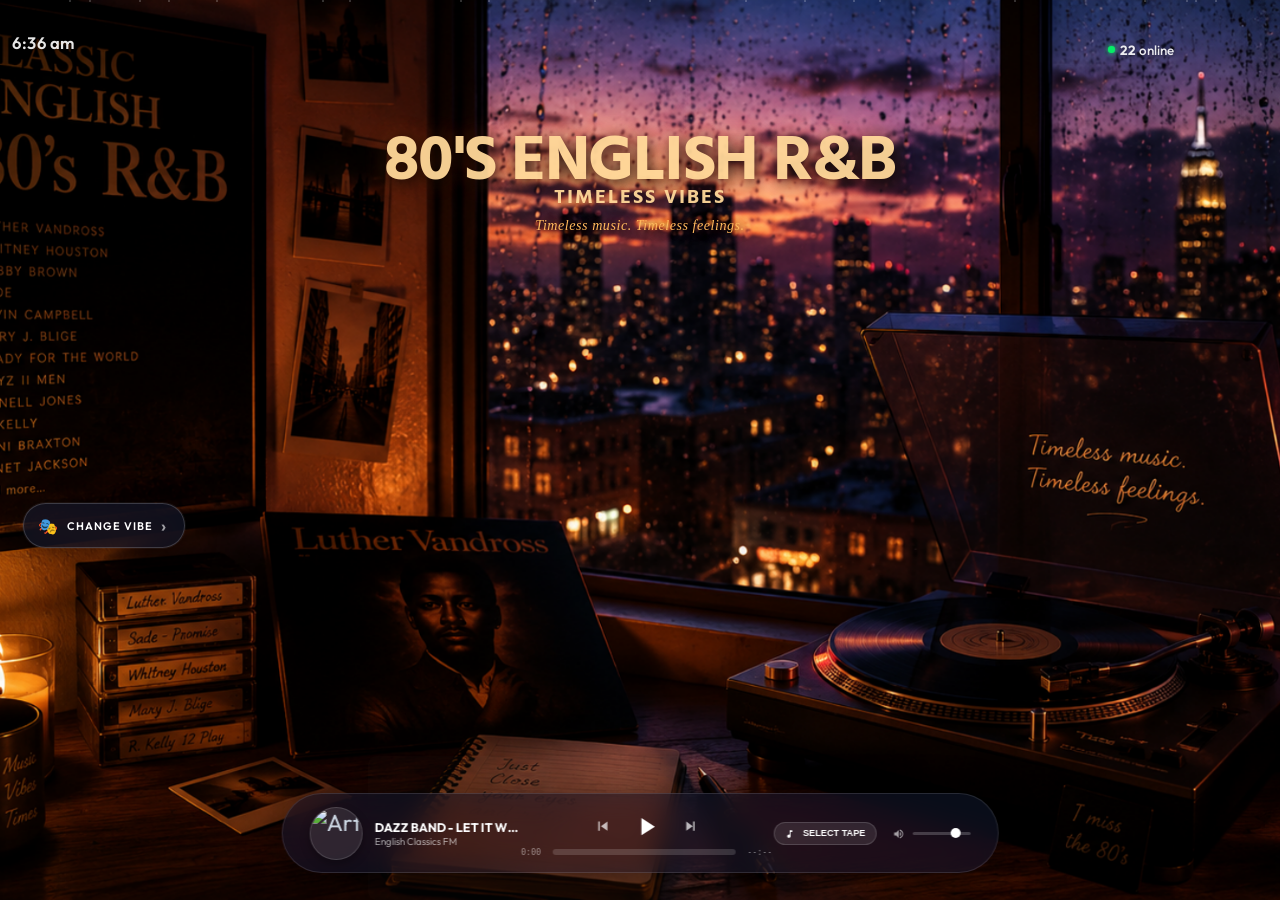
==== releases/v3.0-mobile-interactive/english.html @ 8b94be47 "chore: organize code versions into releases/ subfolders" ====
<!DOCTYPE html>
<html lang="en">
<head>
  <meta charset="UTF-8">
  <meta name="viewport" content="width=device-width, initial-scale=1.0">
  <link rel="icon" type="image/svg+xml" href="/favicon-english.svg">
  <link rel="alternate icon" href="/favicon-english.svg">
  <title>English Classics - Room Seat</title>
  <!-- Google Fonts -->
  <link rel="preconnect" href="https://fonts.googleapis.com">
  <link rel="preconnect" href="https://fonts.gstatic.com" crossorigin>
  <link href="https://fonts.googleapis.com/css2?family=Hind:wght@500;700&family=Outfit:wght@300;400;500;700;900&family=Rozha+One&family=VT323&display=swap" rel="stylesheet">
  <link rel="stylesheet" href="/style.css?v=2.5">
</head>
<body class="theme-day route-english">
  
  <!-- Mobile Portrait Rotation Prompt Overlay -->
  <div class="orientation-overlay" id="orientationOverlay">
    <div class="rotation-icon-wrapper">
      <svg class="rotate-phone-svg" viewBox="0 0 100 100">
        <path d="M30 15 H70 V85 H30 Z" fill="none" stroke="#e2b865" stroke-width="3" stroke-linejoin="round" />
        <circle cx="50" cy="78" r="3" fill="#e2b865" />
        <path d="M50 10 A 35 35 0 0 1 85 45" fill="none" stroke="#e2b865" stroke-width="3" stroke-linecap="round" marker-end="url(#arrow)" />
        <defs>
          <marker id="arrow" viewBox="0 0 10 10" refX="5" refY="5" markerWidth="6" markerHeight="6" orient="auto-start-reverse">
            <path d="M 0 0 L 10 5 L 0 10 z" fill="#e2b865" />
          </marker>
        </defs>
      </svg>
    </div>
    <h2>ROTATE DEVICE / फोन घुमाएं</h2>
    <p>Please rotate your phone to landscape mode for the immersive window seat experience.</p>
    <p class="hindi-p">केबिन के बेहतर और वास्तविक अनुभव के लिए कृपया अपने phone को घुमाएं (लैंडस्केप मोड)।</p>
    <p class="pc-best-tag" style="margin-top: 24px; font-size: 11px; font-weight: 500; opacity: 0.65; letter-spacing: 0.5px;">💻 BEST EXPERIENCED ON LAPTOP/PC // लैपटॉप या कंप्यूटर पर सर्वोत्तम अनुभव</p>
  </div>

  <!-- Immersive Fullscreen Room Viewport -->
  <div class="train-compartment light-on" id="compartment">
    
    <div class="compartment-visuals" id="compartmentVisuals">
      <!-- Ambient mood lighting layers -->
      <div class="ambient-overlay" id="ambientOverlay"></div>
      <div class="spotlight-overlay" id="spotlightOverlay"></div>
      
      <div class="dust-container" id="dustContainer"></div>

      <!-- 1. Window Viewport (Moving scenery - sits behind the canvas cutout) -->
      <div class="window-viewport" id="windowViewport">
        <!-- Sky & Stars -->
        <div class="scenery-sky" id="scenerySky">
          <div class="sun-moon" id="sunMoon"></div>
          <div class="cloud-layer" id="cloudLayer">
            <div class="cloud c1"></div>
            <div class="cloud c2"></div>
          </div>
          <div class="stars-layer" id="starsLayer"></div>
        </div>
        <!-- Parallax Layers -->
        <div class="scenery-layer layer-mountains" id="layerMountains"></div>
        <div class="scenery-layer layer-landscape" id="layerLandscape"></div>
        
        <div class="weather-overlay" id="weatherOverlay"></div>
      </div>

      <!-- 2. Fullscreen Chroma-Key Extracted Cabin Overlay Canvas -->
      <canvas id="cabinCanvas" class="cabin-canvas"></canvas>

      <!-- Floating title on top of canvas for visibility -->
      <div class="window-sky-title" id="windowSkyTitle" style="z-index: 30; pointer-events: none; left: 50%; top: 15%; transform: translate(-50%, 0); text-align: center;">
        <div class="line1" style="font-family: 'Hind', sans-serif;">80's English R&B</div>
        <div class="line2" style="font-family: 'Hind', sans-serif; font-size: 20px; letter-spacing: 2px;">Timeless Vibes</div>
        <div class="line3" style="font-family: 'Hind', sans-serif; font-size: 11px; opacity: 0.8; margin-top: 8px; font-weight: normal; max-width: 320px; line-height: 1.5; text-transform: none; letter-spacing: 0.5px;">
          Timeless music. Timeless feelings.
        </div>
      </div>

      <!-- Real-time clock and online count -->
      <div class="sky-clock" id="skyClock">9:28 am</div>
      <div class="sky-online-counter" id="skyOnlineCounter">
        <span class="pulsing-green-dot"></span>
        <span><strong id="onlineCountNumber">30</strong> online</span>
      </div>

      <!-- Hidden YT Player Container for API Engine -->
      <div id="ytAudioPlayer" style="position: absolute; width: 200px; height: 200px; left: -9999px; top: -9999px; pointer-events: none;"></div>

      <!-- Cutting Chai Glass Hotspot (Positioned on the cottage wooden table) -->
      <div class="prop-chai-hotspot" id="chaiGlass" title="Drink Hot Ginger Chai">
        <div class="tea-steam">
          <span></span><span></span><span></span>
        </div>
      </div>

      <!-- Diary/Notebook Hotspot (Over the notebook on the floor rug) -->
      <div class="prop-diary-hotspot" id="diaryHotspot" title="Read Diary Entry"></div>
    </div>
    <!-- Panel Section -->
    <div class="compartment-panels active-tab-console" id="compartmentPanels">
      
      <!-- Console Switches -->
      <div class="console-switches">
        <div class="glass-switch-item" id="btnLight" title="Toggle Cottage Light">
          <div class="switch-main">
            <div class="switch-meta">
              <span class="switch-title">LIGHT / बिजली</span>
              <span class="switch-desc">Toggle cozy room lights</span>
            </div>
            <div class="glass-toggle active" id="lightToggleIndicator">
              <div class="toggle-nob"></div>
            </div>
          </div>
        </div>

        <div class="glass-switch-item" id="btnWind" title="Toggle Cozy Wind Breeze">
          <div class="switch-main">
            <div class="switch-meta">
              <span class="switch-title">WIND / हवा</span>
              <span class="switch-desc">Whistling highland draft</span>
            </div>
            <div class="glass-toggle" id="windToggleIndicator">
              <div class="toggle-nob"></div>
            </div>
          </div>
        </div>

        <div class="glass-switch-item" id="btnRain" title="Toggle Rain Storm">
          <div class="switch-main">
            <div class="switch-meta">
              <span class="switch-title">RAIN / बारिश</span>
              <span class="switch-desc">Soft rain patter on window</span>
            </div>
            <div class="glass-toggle" id="rainToggleIndicator">
              <div class="toggle-nob"></div>
            </div>
          </div>
        </div>

        <div class="glass-switch-item" id="btnFullscreen" title="Toggle Full Screen Mode">
          <div class="switch-main">
            <div class="switch-meta">
              <span class="switch-title">FULL SCREEN / पूर्ण स्क्रीन</span>
              <span class="switch-desc">Maximize cottage window</span>
            </div>
            <div class="glass-toggle" id="fullscreenToggleIndicator">
              <div class="toggle-nob"></div>
            </div>
          </div>
        </div>
      </div>

      <!-- Floating Theme Explorer Widget -->
      <div class="theme-explorer-widget" id="themeExplorer">
        <button class="theme-explorer-trigger" id="themeExplorerTrigger">
          <span class="theme-explorer-icon">&#127917;</span>
          <span class="theme-explorer-label">Change Vibe</span>
          <span class="theme-explorer-arrow">&#x203a;</span>
        </button>
        <div class="theme-explorer-panel" id="themeExplorerPanel">
          <div class="theme-explorer-header">
            <span>&#10022; Other Vibes</span>
            <button class="theme-explorer-close" id="themeExplorerClose">&times;</button>
          </div>
          <a href="/" class="theme-card theme-card-train">
            <div class="theme-card-glow"></div>
            <div class="theme-card-icon">&#128642;</div>
            <div class="theme-card-info">
              <div class="theme-card-name">CLASSIC TRAIN</div>
              <div class="theme-card-desc">Hindi classics &middot; Retro sleeper coach</div>
            </div>
            <div class="theme-card-arrow">&rarr;</div>
          </a>
          <a href="/punjab" class="theme-card theme-card-punjab">
            <div class="theme-card-glow"></div>
            <div class="theme-card-icon">&#127806;</div>
            <div class="theme-card-info">
              <div class="theme-card-name">SAD PUNJABI</div>
              <div class="theme-card-desc">Sada-e-Hijr &middot; Sufi folk classics</div>
            </div>
            <div class="theme-card-arrow">&rarr;</div>
          </a>
          <a href="/jammu" class="theme-card theme-card-jammu">
            <div class="theme-card-glow"></div>
            <div class="theme-card-icon">&#127956;</div>
            <div class="theme-card-info">
              <div class="theme-card-name">JAMMU (DOGRI)</div>
              <div class="theme-card-desc">Valley folk &middot; Mountain vibes</div>
            </div>
            <div class="theme-card-arrow">&rarr;</div>
          </a>
        </div>
      </div>
    </div>

        <!-- SPOTIFY-STYLE MUSIC PLAYER BAR -->
    <div class="spotify-glass-player" id="spotifyPlayer">
      <div class="player-left-col">
        <div class="album-art-container">
          <div class="album-art" id="playerAlbumArt"></div>
        </div>
        <div class="song-meta">
          <span class="song-title" id="playerSongTitle">Loading...</span>
          <span class="song-artist" id="playerSongArtist">English Classics FM</span>
        </div>
      </div>
      
      <div class="player-center-col">
        <div class="player-controls">
          <button class="control-btn-icon" id="btnPrev" title="Previous Tape">
            <svg viewBox="0 0 24 24" fill="currentColor" style="width: 1.1em; height: 1.1em; vertical-align: middle;"><path d="M6 6h2v12H6zm3.5 6l8.5 6V6z"/></svg>
          </button>
          <button class="control-btn-icon main-play" id="btnPlayPause" title="Play">
            <svg viewBox="0 0 24 24" fill="currentColor" style="width: 1.1em; height: 1.1em; vertical-align: middle;"><path d="M8 5v14l11-7z"/></svg>
          </button>
          <button class="control-btn-icon" id="btnNext" title="Next Tape">
            <svg viewBox="0 0 24 24" fill="currentColor" style="width: 1.1em; height: 1.1em; vertical-align: middle;"><path d="M6 18l8.5-6L6 6zm9-12v12h2V6z"/></svg>
          </button>
        </div>
        <div class="progress-container">
          <span class="time-elapsed" id="timeElapsed">0:00</span>
          <div class="progress-bar-bg" id="progressBarBg">
            <div class="progress-bar-fill" id="progressBarFill"></div>
          </div>
          <span class="time-total" id="timeTotal">--:--</span>
        </div>
      </div>
      
      <div class="player-right-col">
        <button class="playlist-pill-btn" id="btnPlaylistSelect">
          <svg viewBox="0 0 24 24" fill="currentColor" style="width: 1.1em; height: 1.1em; margin-right: 6px; vertical-align: middle;"><path d="M12 3v10.55c-.59-.34-1.27-.55-2-.55-2.21 0-4 1.79-4 4s1.79 4 4 4 4-1.79 4-4V7h4V3h-6z"/></svg> SELECT TAPE
        </button>
        
        <div class="volume-slider-container">
          <span class="vol-icon" id="volIcon">
            <svg viewBox="0 0 24 24" fill="currentColor" style="width: 1.2em; height: 1.2em; vertical-align: middle;"><path d="M3 9v6h4l5 5V4L7 9H3zm13.5 3c0-1.77-1.02-3.29-2.5-4.03v8.05c1.48-.73 2.5-2.25 2.5-4.02zM14 3.23v2.06c2.89.86 5 3.54 5 6.71s-2.11 5.85-5 6.71v2.06c4.01-.91 7-4.49 7-8.77s-2.99-7.86-7-8.77z"/></svg>
          </span>
          <input type="range" id="spotifyVolumeSlider" min="0" max="100" value="80" class="vol-range">
        </div>
      </div>

      <!-- Glassmorphic playlist dropdown menu -->
      <div class="glass-playlist-menu" id="playlistMenu">
        <div class="playlist-menu-header">
          <span>SELECT TAPE / टेप चुनें</span>
          <button class="close-menu" id="closePlaylistMenu">&times;</button>
        </div>
        <div id="dynamicMenuItems" style="display: flex; flex-direction: column; max-height: 380px; overflow-y: auto; scrollbar-width: thin;">
          <!-- Dynamically populated via JS -->
        </div>
      </div>
    </div>

    <!-- Diary Zoom Modal -->
  <div class="diary-zoom-card" id="diaryZoomCard">
    <button class="diary-close" id="closeDiary">&times;</button>
    <h2 style="margin-top: 0; color: #5c4033; font-family: 'Rozha One', serif; font-size: 26px; border-bottom: 2px dashed rgba(92,64,51,0.2); padding-bottom: 8px;">80's English R&B <span style="font-size:16px; font-weight:normal; display:block; color:#8b795e; margin-top:4px;">(Timeless Vibes)</span></h2>
    <p style="font-family: 'Hind', sans-serif; font-size: 14px; line-height: 1.6; color: #4a3b32; margin-top: 15px;">
      A cozy rainy evening in the city, the warm glow of a lava lamp, and the smooth, soulful melodies of 80's R&B playing on vinyl.
    </p>
    <div class="diary-poetry" style="font-style: italic; font-size: 16px; line-height: 1.6; margin-top: 15px; border-left: 3px solid #8b795e; padding-left: 12px; font-family: 'Hind', sans-serif; color: #5c4033;">
      "Just close your eyes and relax...<br>
      Timeless music. Timeless feelings."
    </div>
  </div>

  <script src="/english.js?v=1.0"></script>
</body>
</html>
---- style.css ----
/* ==========================================================================
   SLEEPER CLASS - HAND-DRAWN IMMERSIVE INTEGRATED ART SYSTEM
   ========================================================================== */

:root {
  --font-ui: 'Outfit', sans-serif;
  --font-digital: 'VT323', monospace;
  --font-hindi: 'Rozha One', serif;
  
  /* Cel-Shaded Style Tokens */
  --accent-gold: #f39c12;
  
  --border-thick: 3.5px solid #111;
  --shadow-flat: 6px 6px 0px #000;
  --shadow-flat-small: 3px 3px 0px #000;
  
  /* Dynamic values mapped by JS */
  --train-speed-factor: 1;
  --needle-l-rot: -45deg;
  --needle-r-rot: -45deg;
}

* {
  box-sizing: border-box;
  margin: 0;
  padding: 0;
  user-select: none;
}

html, body {
  position: fixed;
  overflow: hidden;
  height: 100%;
  width: 100%;
  margin: 0;
  padding: 0;
  overscroll-behavior: none;
}

body {
  font-family: var(--font-ui);
  background-color: #0c0f12;
  color: #cbd5e1;
}

/* Fullscreen Compartment Wrapper */
.train-compartment {
  position: relative;
  width: 100vw;
  height: 100vh;
  background-color: #0c1216;
  overflow: hidden;
}

/* Desktop default wrappers */
.compartment-visuals {
  position: absolute;
  top: 0;
  left: 0;
  width: 100%;
  height: 100%;
}
.compartment-panels {
  position: absolute;
  top: 0;
  left: 0;
  width: 100%;
  height: 100%;
  pointer-events: none;
}
.compartment-panels > * {
  pointer-events: auto; /* restore clicks for child panels */
}

/* Fullscreen Canvas overlay */
.cabin-canvas {
  position: absolute;
  top: 0;
  left: 0;
  width: 100%;
  height: 100%;
  object-fit: cover;
  z-index: 10;
  pointer-events: none; 
}

/* Window viewport sits behind the canvas cutout */
.window-viewport {
  position: absolute;
  background: #010204;
  overflow: hidden;
  z-index: 1;
  touch-action: none;
  user-select: none;
}

/* Ambient mood lighting overlays */
.ambient-overlay {
  position: absolute;
  top: 0;
  left: 0;
  width: 100%;
  height: 100%;
  pointer-events: none;
  z-index: 40;
  transition: background 2s cubic-bezier(0.25, 0.8, 0.25, 1);
}

.theme-morning .ambient-overlay { background: rgba(255, 235, 180, 0.08); mix-blend-mode: color-burn; }
.theme-day .ambient-overlay { background: rgba(0, 0, 0, 0); }
.theme-sunset .ambient-overlay { background: rgba(243, 104, 33, 0.14); mix-blend-mode: color-burn; }
.theme-night .ambient-overlay { background: rgba(4, 7, 18, 0.75); mix-blend-mode: multiply; }

.spotlight-overlay {
  position: absolute;
  top: 0;
  left: 0;
  width: 100%;
  height: 100%;
  pointer-events: none;
  z-index: 41;
  opacity: 0;
  transition: opacity 0.8s ease;
}
.light-on.theme-night .spotlight-overlay {
  opacity: 1;
  background: radial-gradient(circle at 10% 12%, rgba(255, 215, 120, 0.42) 0%, rgba(255, 160, 60, 0.12) 40%, rgba(0,0,0,0) 75%);
}

.dust-container { position: absolute; top:0; left:0; width:100%; height:100%; pointer-events:none; z-index:42; opacity:0; }
.light-on .dust-container { opacity: 0.25; }
.dust-particle { position: absolute; width: 2px; height: 2px; background: #fff; border-radius: 50%; animation: floatDust 12s linear infinite; }
@keyframes floatDust {
  0% { transform: translateY(105vh) translateX(0) scale(0.5); opacity: 0; }
  50% { opacity: 0.8; }
  100% { transform: translateY(-5vh) translateX(60px) scale(1.2); opacity: 0; }
}

/* ==========================================================================
   SCENERY & WEATHER LAYERS (Inside the Window)
   ========================================================================== */
.scenery-sky { position: absolute; top: 0; left: 0; width: 100%; height: 75%; transition: background 2s; z-index: 1; }
.theme-morning .scenery-sky { background: linear-gradient(to bottom, #2b4f76, #5d8aa8, #dcb3a6, #fce5cd); }
.theme-day .scenery-sky { background: linear-gradient(to bottom, #1d3c65, #427ca3, #a2d6db, #f7f9f5); }
.theme-sunset .scenery-sky { background: linear-gradient(to bottom, #a30e0e, #c0392b, #d35400, #f39c12); }
.theme-night .scenery-sky { background: linear-gradient(to bottom, #010204, #0b111e, #131d33); }

.sun-moon { width: 48px; height: 48px; border-radius: 50%; position: absolute; transition: all 2s; }
.theme-morning .sun-moon { background: #ffe3a8; top: 32%; right: 18%; box-shadow: 0 0 35px rgba(255, 227, 168, 0.75); }
.theme-day .sun-moon { background: #fff6d1; top: 12%; right: 15%; box-shadow: 0 0 30px rgba(255, 246, 209, 0.8); }
.theme-sunset .sun-moon { background: #e67e22; top: 38%; right: 20%; box-shadow: 0 0 45px rgba(230, 126, 34, 0.9); }
.theme-night .sun-moon { background: #fdfdfd; top: 15%; right: 18%; box-shadow: 0 0 20px rgba(255, 255, 255, 0.4); }

.cloud-layer { position: absolute; top:0; left:0; width:100%; height:100%; }
.cloud { position: absolute; background: rgba(255, 255, 255, 0.08); border-radius: 100px; }
.cloud.c1 { width: 100px; height: 26px; top: 18%; left: 10%; animation: drift 70s linear infinite; }
.cloud.c2 { width: 150px; height: 32px; top: 10%; left: 60%; animation: drift 95s linear infinite; }
@keyframes drift {
  from { transform: translateX(100vw); }
  to { transform: translateX(-200px); }
}

.stars-layer {
  position: absolute; top: 0; left: 0; width: 100%; height: 100%; opacity: 0; transition: opacity 2s;
  background-image: 
    radial-gradient(1px 1px at 30px 25px, #fff, rgba(0,0,0,0)),
    radial-gradient(1.5px 1.5px at 150px 60px, #fff, rgba(0,0,0,0)),
    radial-gradient(1px 1px at 280px 15px, #fff, rgba(0,0,0,0)),
    radial-gradient(2px 2px at 450px 90px, #fff, rgba(0,0,0,0));
  animation: twinkle 4s infinite ease-in-out;
}
.theme-night .stars-layer { opacity: 0.8; }
@keyframes twinkle {
  0%, 100% { opacity: 0.35; }
  50% { opacity: 0.85; }
}

.scenery-layer { position: absolute; top: 0; left: 0; width: 200%; height: 100%; pointer-events: none; background-size: 50% 100%; background-repeat: repeat-x; }

/* Distant Watercolor Parallax Hills */
.theme-morning .layer-mountains {
  background-image: url("data:image/svg+xml,%3Csvg xmlns='http://www.w3.org/2000/svg' viewBox='0 0 1000 300' preserveAspectRatio='none'%3E%3Cpath d='M0 300 L0 180 Q150 110 320 200 T640 160 T960 210 L1000 200 L1000 300 Z' fill='%232c3e50' opacity='0.5'/%3E%3Cpath d='M0 300 L0 210 Q200 150 400 220 T800 190 T1000 230 L1000 300 Z' fill='%231a252f' opacity='0.8'/%3E%3C/svg%3E");
}
.theme-day .layer-mountains {
  background-image: url("data:image/svg+xml,%3Csvg xmlns='http://www.w3.org/2000/svg' viewBox='0 0 1000 300' preserveAspectRatio='none'%3E%3Cpath d='M0 300 L0 180 Q150 110 320 200 T640 160 T960 210 L1000 200 L1000 300 Z' fill='%233a596e' opacity='0.45'/%3E%3Cpath d='M0 300 L0 210 Q200 150 400 220 T800 190 T1000 230 L1000 300 Z' fill='%232a4454' opacity='0.75'/%3E%3C/svg%3E");
}
.theme-sunset .layer-mountains {
  background-image: url("data:image/svg+xml,%3Csvg xmlns='http://www.w3.org/2000/svg' viewBox='0 0 1000 300' preserveAspectRatio='none'%3E%3Cpath d='M0 300 L0 180 Q150 110 320 200 T640 160 T960 210 L1000 200 L1000 300 Z' fill='%23581f18' opacity='0.5'/%3E%3Cpath d='M0 300 L0 210 Q200 150 400 220 T800 190 T1000 230 L1000 300 Z' fill='%23421510' opacity='0.8'/%3E%3C/svg%3E");
}
.theme-night .layer-mountains {
  background-image: url("data:image/svg+xml,%3Csvg xmlns='http://www.w3.org/2000/svg' viewBox='0 0 1000 300' preserveAspectRatio='none'%3E%3Cpath d='M0 300 L0 180 Q150 110 320 200 T640 160 T960 210 L1000 200 L1000 300 Z' fill='%230b1219' opacity='0.65'/%3E%3Cpath d='M0 300 L0 210 Q200 150 400 220 T800 190 T1000 230 L1000 300 Z' fill='%2305080c' opacity='0.9'/%3E%3C/svg%3E");
}
.layer-mountains {
  z-index: 2; bottom: 0;
}

/* Midground Detailed Indian Village Landscape Silhouettes */
.theme-morning .layer-landscape {
  background-image: url("data:image/svg+xml,%3Csvg xmlns='http://www.w3.org/2000/svg' viewBox='0 0 1000 300' preserveAspectRatio='none'%3E%3Cpath d='M0 300 L0 260 Q120 250 260 265 T500 255 T750 262 T1000 258 L1000 300 Z' fill='%231e2d2b'/%3E%3Cpath d='M100,260 Q95,210 80,160 L84,160 Q99,210 104,260 Z' fill='%23131e1c'/%3E%3Cpath d='M82,160 Q70,140 50,155 Q68,162 82,160 M82,160 Q75,130 85,125 Q88,145 82,160 M82,160 Q95,130 105,135 Q95,150 82,160 M82,160 Q100,150 115,165 Q98,165 82,160' fill='%23131e1c'/%3E%3Crect x='340' y='238' width='45' height='26' fill='%23261a15' stroke='%23131e1c' stroke-width='1.5'/%3E%3Cpolygon points='330,238 362,212 395,238' fill='%235c3420' stroke='%23131e1c' stroke-width='1.5'/%3E%3Crect x='360' y='246' width='9' height='18' fill='%23000'/%3E%3Ccircle cx='348' cy='246' r='3.5' fill='%23f1c40f'/%3E%3Cpath d='M620,262 L620,205 Q635,175 640,135 L642,135 Q647,175 662,205 L662,262 Z' fill='%23131e1c'/%3E%3Cpolygon points='641,135 656,141 641,148' fill='%23d35400'/%3E%3Ccircle cx='850' cy='250' r='18' fill='%23131e1c'/%3E%3Crect x='847' y='250' width='6' height='40' fill='%23131e1c'/%3E%3C/svg%3E");
}
.theme-day .layer-landscape {
  background-image: url("data:image/svg+xml,%3Csvg xmlns='http://www.w3.org/2000/svg' viewBox='0 0 1000 300' preserveAspectRatio='none'%3E%3Cpath d='M0 300 L0 260 Q120 250 260 265 T500 255 T750 262 T1000 258 L1000 300 Z' fill='%231b2e27'/%3E%3Cpath d='M100,260 Q95,210 80,160 L84,160 Q99,210 104,260 Z' fill='%2312211c'/%3E%3Cpath d='M82,160 Q70,140 50,155 Q68,162 82,160 M82,160 Q75,130 85,125 Q88,145 82,160 M82,160 Q95,130 105,135 Q95,150 82,160 M82,160 Q100,150 115,165 Q98,165 82,160' fill='%2312211c'/%3E%3Crect x='340' y='238' width='45' height='26' fill='%232a1e16' stroke='%2312211c' stroke-width='1.5'/%3E%3Cpolygon points='330,238 362,212 395,238' fill='%23663a23' stroke='%2312211c' stroke-width='1.5'/%3E%3Crect x='360' y='246' width='9' height='18' fill='%23000'/%3E%3Ccircle cx='348' cy='246' r='3.5' fill='%23e67e22'/%3E%3Cpath d='M620,262 L620,205 Q635,175 640,135 L642,135 Q647,175 662,205 L662,262 Z' fill='%2312211c'/%3E%3Cpolygon points='641,135 656,141 641,148' fill='%23d35400'/%3E%3Ccircle cx='850' cy='250' r='18' fill='%2312211c'/%3E%3Crect x='847' y='250' width='6' height='40' fill='%2312211c'/%3E%3C/svg%3E");
}
.theme-sunset .layer-landscape {
  background-image: url("data:image/svg+xml,%3Csvg xmlns='http://www.w3.org/2000/svg' viewBox='0 0 1000 300' preserveAspectRatio='none'%3E%3Cpath d='M0 300 L0 260 Q120 250 260 265 T500 255 T750 262 T1000 258 L1000 300 Z' fill='%232b120d'/%3E%3Cpath d='M100,260 Q95,210 80,160 L84,160 Q99,210 104,260 Z' fill='%231c0a07'/%3E%3Cpath d='M82,160 Q70,140 50,155 Q68,162 82,160 M82,160 Q75,130 85,125 Q88,145 82,160 M82,160 Q95,130 105,135 Q95,150 82,160 M82,160 Q100,150 115,165 Q98,165 82,160' fill='%231c0a07'/%3E%3Crect x='340' y='238' width='45' height='26' fill='%231f0f0a' stroke='%231c0a07' stroke-width='1.5'/%3E%3Cpolygon points='330,238 362,212 395,238' fill='%23472016' stroke='%231c0a07' stroke-width='1.5'/%3E%3Crect x='360' y='246' width='9' height='18' fill='%23000'/%3E%3Ccircle cx='348' cy='246' r='3.5' fill='%23f1c40f'/%3E%3Cpath d='M620,262 L620,205 Q635,175 640,135 L642,135 Q647,175 662,205 L662,262 Z' fill='%231c0a07'/%3E%3Cpolygon points='641,135 656,141 641,148' fill='%23e74c3c'/%3E%3Ccircle cx='850' cy='250' r='18' fill='%231c0a07'/%3E%3Crect x='847' y='250' width='6' height='40' fill='%231c0a07'/%3E%3C/svg%3E");
}
.theme-night .layer-landscape {
  background-image: url("data:image/svg+xml,%3Csvg xmlns='http://www.w3.org/2000/svg' viewBox='0 0 1000 300' preserveAspectRatio='none'%3E%3Cpath d='M0 300 L0 260 Q120 250 260 265 T500 255 T750 262 T1000 258 L1000 300 Z' fill='%2303060a'/%3E%3Cpath d='M100,260 Q95,210 80,160 L84,160 Q99,210 104,260 Z' fill='%23010305'/%3E%3Cpath d='M82,160 Q70,140 50,155 Q68,162 82,160 M82,160 Q75,130 85,125 Q88,145 82,160 M82,160 Q95,130 105,135 Q95,150 82,160 M82,160 Q100,150 115,165 Q98,165 82,160' fill='%23010305'/%3E%3Crect x='340' y='238' width='45' height='26' fill='%23020508' stroke='%23000' stroke-width='1.5'/%3E%3Cpolygon points='330,238 362,212 395,238' fill='%23010305' stroke='%23000' stroke-width='1.5'/%3E%3Crect x='360' y='246' width='9' height='18' fill='%23000'/%3E%3Ccircle cx='348' cy='246' r='3.5' fill='%23f39c12' filter='drop-shadow%280 0 3px %23f1c40f%29'/%3E%3Cpath d='M620,262 L620,205 Q635,175 640,135 L642,135 Q647,175 662,205 L662,262 Z' fill='%23010305'/%3E%3Ccircle cx='850' cy='250' r='18' fill='%23010305'/%3E%3Crect x='847' y='250' width='6' height='40' fill='%23010305'/%3E%3C/svg%3E");
}
.layer-landscape {
  z-index: 3; bottom: 0;
}

.layer-telegraph { z-index: 4; }
.wire-container { position: absolute; top: 15px; left: 0; width: 100%; height: 100px; }
.wire-svg { width: 100%; height: 100%; }
.pole { position: absolute; bottom: 0; width: 6px; height: 160px; background: #030508; border-radius: 4px; }
.pole.p1 { left: 15%; } .pole.p2 { left: 55%; } .pole.p3 { left: 95%; }
.crossbar { position: absolute; top: 25px; left: -15px; width: 36px; height: 5px; background: #111; }

.layer-foreground {
  background-image: url("data:image/svg+xml,%3Csvg xmlns='http://www.w3.org/2000/svg' viewBox='0 0 1000 300' preserveAspectRatio='none'%3E%3Cpath d='M0 300 Q40 280 100 290 T200 285 T400 292 T600 280 T800 295 T1000 288 L1000 300 Z' fill='%2304080a'/%3E%3C/svg%3E");
  z-index: 5; bottom: 0;
}

.weather-overlay {
  position: absolute; top: 0; left: 0; width: 100%; height: 100%; z-index: 7; opacity: 0;
  background-image: 
    linear-gradient(rgba(255, 255, 255, 0.0) 85%, rgba(255, 255, 255, 0.38) 95%, rgba(255,255,255,0) 100%),
    linear-gradient(to right, transparent 50%, rgba(255,255,255,0.18) 51%, transparent 52%);
  background-size: 24px 240px, 80px 100px; pointer-events: none; transition: opacity 1.2s ease;
}
.rain-on .weather-overlay { opacity: 1; animation: dynamicRain 0.22s linear infinite; }
@keyframes dynamicRain {
  0% { background-position: 0px 0px, 0px 0px; }
  100% { background-position: -30px 240px, -45px 100px; }
}

/* Shutters inside Window Viewport */
.shutter { position: absolute; left: 0; width: 100%; height: 100%; z-index: 7; transform: translateY(-76%); border-bottom: var(--border-thick); box-shadow: 0 8px 16px rgba(0,0,0,0.8); overflow: hidden; }
.glass-shutter { background: linear-gradient(to bottom, rgba(132, 219, 254, 0.05), rgba(99, 194, 254, 0.15)); backdrop-filter: blur(0.5px); }
.glass-glare { width: 100%; height: 100%; background: linear-gradient(135deg, rgba(255,255,255,0.15) 0%, rgba(255,255,255,0) 40%, rgba(255,255,255,0.05) 43%, rgba(255,255,255,0) 100%); }
.metal-shutter { background: repeating-linear-gradient(to bottom, #374148 0px, #374148 10px, #1a2024 10px, #1a2024 13px); z-index: 8; }

.shutter-handle {
  position: absolute; bottom: 0; left: 0; width: 100%; height: 26px;
  background: linear-gradient(to bottom, #eae4cf, #bdae8c); border-top: var(--border-thick); border-bottom: none;
  cursor: ns-resize; display: flex; align-items: center; justify-content: center; pointer-events: auto;
  touch-action: none;
  user-select: none;
}
.handle-grip { width: 60px; height: 6px; background: #111; border-radius: 3px; z-index: 2; }
.handle-latches { position: absolute; bottom: 2px; width: 100%; display: flex; justify-content: space-between; padding: 0 10px; box-sizing: border-box; pointer-events: none; }
.handle-latches span { width: 12px; height: 6px; background: #e74c3c; border: 1.5px solid #111; border-radius: 1px; }

/* ==========================================================================
   DYNAMIC INTERACTIVE COMPARTMENT OVERLAYS (Positioned by JS)
   ========================================================================== */

/* Spinning Fan Blades (Centered over illustrated fan) */
.fan-blades-overlay {
  position: absolute;
  z-index: 12;
  transform-origin: center center;
  pointer-events: none;
  filter: blur(var(--fan-blur, 0px)); /* Hardware-accelerated motion blur filter */
  will-change: transform, filter;
  transform: rotateX(41deg) rotate(0deg); /* Tilt in 3D matching the ceiling on page load */
}
.fan-blades-overlay .blade {
  position: absolute;
  top: 50%;
  left: 50%;
  width: 50%;
  height: 24px; /* Substantial, wider lofi blade proportions */
  background: linear-gradient(to right, #455056, #21292d);
  border: 1.5px solid #141a1c;
  /* Classic curved leaf-blade shape tapering at center and widening toward outer edges */
  border-radius: 30% 70% 70% 30% / 50% 50% 50% 50%;
  transform-origin: left center;
  box-shadow: 0 4px 6px rgba(0,0,0,0.3); /* Integrated soft depth drop shadow */
}
.fan-blades-overlay .blade.b1 { transform: translateY(-50%) rotate(0deg); }
.fan-blades-overlay .blade.b2 { transform: translateY(-50%) rotate(120deg); }
.fan-blades-overlay .blade.b3 { transform: translateY(-50%) rotate(240deg); }

.fan-hub {
  position: absolute;
  top: 50%;
  left: 50%;
  transform: translate(-50%, -50%);
  width: 22px;
  height: 22px;
  background: radial-gradient(circle, #8c7e62 0%, #3e3321 100%); /* Old brass/metal rivet center */
  border: 2.5px solid #1a140d;
  border-radius: 50%;
  box-shadow: 0 2px 4px rgba(0,0,0,0.4);
  z-index: 5;
}

/* Emergency Chain Box and visible pull handle */
.emergency-chain-box {
  background: transparent;
  border: none;
  z-index: 14; /* renders above window viewport */
}
.chain-instructions { display: none; } 
.chain-pull-mechanism {
  width: 100%;
  height: 100%;
  cursor: pointer;
  transform-origin: top center;
  transition: transform 0.4s cubic-bezier(0.25, 0.8, 0.25, 1);
}
.chain-pull-mechanism.pulled {
  transform: translateY(22px);
  transition: transform 0.1s ease-out;
}
.chain-wire-svg {
  width: 100%;
  height: 100%;
  opacity: 1;
} 
.chain-line {
  stroke: #7f8c8d;
  stroke-width: 3.5px;
  stroke-linecap: round;
  stroke-dasharray: 2, 5; /* silver chain link pattern */
}
.chain-handle-ring {
  fill: none;
  stroke: #c0392b;
  stroke-width: 5px;
  transition: stroke 0.2s;
}
.chain-handle-ring:hover {
  stroke: #e74c3c;
}
.chain-notice {
  position: absolute;
  top: 10px;
  right: -58px;
  background: #c0392b;
  color: #fff;
  border: 1.5px solid #fff;
  font-family: 'Outfit', sans-serif;
  font-size: calc(6.5px * var(--cabin-scale, 1));
  font-weight: 700;
  line-height: 1.2;
  padding: 2px 4px;
  border-radius: 2px;
  text-align: center;
  box-shadow: 0 2px 6px rgba(0,0,0,0.3);
  display: flex;
  flex-direction: column;
  pointer-events: none;
  z-index: 15;
  text-transform: uppercase;
  white-space: nowrap;
} 

/* Vintage Poster Frame */
.vintage-frame {
  position: absolute;
  border: 5px solid #1c110a;
  background: #111;
  box-shadow: var(--shadow-flat);
  border-radius: 2px;
  z-index: 12;
}
.frame-glass { width: 100%; height: 100%; overflow: hidden; border: 2px solid #000; }
.framed-poster { width: 100%; height: 100%; object-fit: cover; filter: sepia(0.2) contrast(1.1) brightness(0.85); }

/* Newspaper Hotspot overlaying illustrated newspaper */
.prop-newspaper-hotspot {
  position: absolute;
  cursor: pointer;
  z-index: 20;
  border-radius: 4px;
  transition: outline 0.15s;
}
.prop-newspaper-hotspot:hover {
  outline: 2.5px dashed rgba(27, 45, 55, 0.4);
}

/* Chai Glass Hotspot overlaying illustrated cup */
.prop-chai-hotspot {
  position: absolute;
  cursor: pointer;
  z-index: 20;
}
.tea-steam { position: absolute; top: -14px; left: 50%; transform: translateX(-50%); display: flex; gap: 2.5px; }
.tea-steam span { display: block; width: 1.5px; height: 10px; background: rgba(255, 255, 255, 0.45); border-radius: 50%; animation: risingSteam 2s infinite linear; opacity: 0; }
.tea-steam span:nth-child(1) { animation-delay: 0.1s; }
.tea-steam span:nth-child(2) { animation-delay: 0.7s; }
.tea-steam span:nth-child(3) { animation-delay: 1.3s; }

/* Clamped Ticket Hotspot */
.clamped-ticket-hotspot {
  position: absolute;
  cursor: pointer;
  z-index: 20;
  border-radius: 4px;
  transition: outline 0.15s;
}
.clamped-ticket-hotspot:hover {
  outline: 2.5px dashed rgba(27, 45, 55, 0.4);
}

/* Zoomed-in Ticket View overlay */
.ticket-zoom-card {
  position: fixed;
  top: 50%;
  left: 50%;
  transform: translate(-50%, -50%) scale(0.8);
  width: 320px;
  background: #fbf6df;
  border: var(--border-thick);
  border-radius: 8px;
  box-shadow: 0 15px 40px rgba(0,0,0,0.85), var(--shadow-flat);
  padding: 14px;
  opacity: 0;
  pointer-events: none;
  transition: all 0.25s cubic-bezier(0.175, 0.885, 0.32, 1.275);
  z-index: 90;
  color: #111;
}
.clamped-ticket-hotspot.zoomed .ticket-zoom-card {
  opacity: 1;
  pointer-events: auto;
  transform: translate(-50%, -50%) scale(1.0);
}
.ticket-header-logo { font-size: 0.65rem; font-weight: 900; text-align: center; border-bottom: 2.5px dashed #111; padding-bottom: 6px; }
.ticket-grid { display: grid; grid-template-columns: 1fr 1fr; gap: 8px; margin-top: 10px; font-family: monospace; }
.t-cell small { display: block; font-size: 0.55rem; color: #555; font-weight: bold; }
.t-cell strong { font-size: 0.75rem; color: #000; font-weight: 900; }
.ticket-barcode { font-size: 1rem; text-align: center; margin-top: 12px; font-weight: bold; letter-spacing: 2px; }
.click-to-close { display: block; font-size: 0.45rem; text-align: center; margin-top: 10px; color: #888; font-weight: bold; }

/* ==========================================================================
   BPL Stereo-90 Cassette Player (Transparent table hotspot)
   ========================================================================== */
.bpl-tape-deck-hitbox {
  position: absolute;
  z-index: 15;
  background: transparent;
  border: none;
  cursor: pointer;
  transition: outline 0.15s;
}
.bpl-tape-deck-hitbox:hover {
  outline: 2px dashed rgba(255, 255, 255, 0.25);
  border-radius: 6px;
}

/* ==========================================================================
   SPOTIFY-STYLE GLASSMORPHIC MUSIC PLAYER BAR (Floats elegantly at bottom)
   ========================================================================== */
.spotify-glass-player {
  position: fixed;
  bottom: calc(24px * var(--cabin-scale, 1));
  left: 50%;
  transform: translateX(-50%);
  width: 90%;
  max-width: min(95%, calc(860px * var(--cabin-scale, 1)));
  height: calc(72px * var(--cabin-scale, 1));
  background: rgba(15, 23, 42, 0.45);
  backdrop-filter: blur(14px) saturate(180%);
  -webkit-backdrop-filter: blur(14px) saturate(180%);
  border: 1px solid rgba(255, 255, 255, 0.12);
  border-radius: calc(36px * var(--cabin-scale, 1));
  box-shadow: 0 10px 40px rgba(0, 0, 0, 0.5);
  display: flex;
  align-items: center;
  justify-content: space-between;
  padding: 0 calc(24px * var(--cabin-scale, 1));
  z-index: 80;
  box-sizing: border-box;
}

.player-left-col {
  display: flex;
  align-items: center;
  gap: 12px;
  width: 32%;
}
.album-art-container {
  width: calc(44px * var(--cabin-scale, 1));
  height: calc(44px * var(--cabin-scale, 1));
  border-radius: 50%;
  background: rgba(255, 255, 255, 0.1);
  display: flex;
  align-items: center;
  justify-content: center;
  font-size: calc(22px * var(--cabin-scale, 1));
  border: 1px solid rgba(255, 255, 255, 0.15);
  box-shadow: 0 4px 10px rgba(0,0,0,0.3);
  flex-shrink: 0;
}
.album-art {
  display: flex;
  align-items: center;
  justify-content: center;
  width: 100%;
  height: 100%;
  border-radius: 50%;
  overflow: hidden;
}
.album-art-playing {
  animation: spinArt 6s linear infinite;
}
@keyframes spinArt {
  from { transform: rotate(0deg); }
  to { transform: rotate(360deg); }
}

.song-meta {
  display: flex;
  flex-direction: column;
  overflow: hidden;
}
.song-title {
  font-size: calc(13px * var(--cabin-scale, 1));
  font-weight: 700;
  color: #fff;
  white-space: nowrap;
  overflow: hidden;
  text-overflow: ellipsis;
}
.song-artist {
  font-size: calc(11px * var(--cabin-scale, 1));
  color: rgba(255, 255, 255, 0.6);
  white-space: nowrap;
  overflow: hidden;
  text-overflow: ellipsis;
}

.player-center-col {
  display: flex;
  flex-direction: column;
  align-items: center;
  width: 38%;
  gap: 6px;
}
.player-controls {
  display: flex;
  align-items: center;
  gap: 20px;
}
.control-btn-icon {
  background: transparent;
  border: none;
  color: rgba(255, 255, 255, 0.7);
  font-size: calc(16px * var(--cabin-scale, 1));
  cursor: pointer;
  transition: all 0.2s;
  outline: none;
}
.control-btn-icon:hover {
  color: #fff;
  transform: scale(1.15);
}
.control-btn-icon.main-play {
  font-size: calc(26px * var(--cabin-scale, 1));
  color: #fff;
}

.progress-container {
  display: flex;
  align-items: center;
  width: 100%;
  gap: 8px;
}
.time-elapsed, .time-total {
  font-size: calc(10px * var(--cabin-scale, 1));
  color: rgba(255, 255, 255, 0.5);
  font-family: monospace;
}
.progress-bar-bg {
  flex: 1;
  height: 4px;
  background: rgba(255, 255, 255, 0.15);
  border-radius: 2px;
  cursor: pointer;
  position: relative;
}
.progress-bar-fill {
  width: 0%;
  height: 100%;
  background: #fff;
  border-radius: 2px;
  transition: width 0.1s linear;
}

.player-right-col {
  display: flex;
  align-items: center;
  justify-content: flex-end;
  gap: 16px;
  width: 30%;
}
.playlist-pill-btn {
  background: rgba(255, 255, 255, 0.1);
  border: 1px solid rgba(255, 255, 255, 0.15);
  border-radius: calc(16px * var(--cabin-scale, 1));
  color: #fff;
  padding: calc(6px * var(--cabin-scale, 1)) calc(12px * var(--cabin-scale, 1));
  font-size: calc(11px * var(--cabin-scale, 1));
  font-weight: 700;
  cursor: pointer;
  transition: all 0.2s;
  outline: none;
  white-space: nowrap;
}
.playlist-pill-btn:hover {
  background: rgba(255, 255, 255, 0.2);
  transform: translateY(-1px);
}

.volume-slider-container {
  display: flex;
  align-items: center;
  gap: 8px;
}
.vol-icon {
  font-size: calc(12px * var(--cabin-scale, 1));
  color: rgba(255, 255, 255, 0.6);
}
.vol-range {
  width: calc(70px * var(--cabin-scale, 1));
  height: calc(4px * var(--cabin-scale, 1));
  background: rgba(255, 255, 255, 0.2);
  border-radius: 2px;
  outline: none;
  cursor: pointer;
  -webkit-appearance: none;
}
.vol-range::-webkit-slider-thumb {
  -webkit-appearance: none;
  width: 10px;
  height: 10px;
  border-radius: 50%;
  background: #fff;
  cursor: pointer;
}

/* Glass Dropdown Menu */
.glass-playlist-menu {
  position: absolute;
  bottom: 84px;
  right: 24px;
  width: 280px;
  background: rgba(15, 23, 42, 0.85);
  backdrop-filter: blur(14px);
  -webkit-backdrop-filter: blur(14px);
  border: 1px solid rgba(255, 255, 255, 0.15);
  border-radius: 12px;
  box-shadow: 0 10px 30px rgba(0,0,0,0.6);
  padding: 6px 0;
  display: none;
  flex-direction: column;
  z-index: 90;
}
.glass-playlist-menu.open {
  display: flex;
}
#dynamicMenuItems::-webkit-scrollbar {
  width: 6px;
}
#dynamicMenuItems::-webkit-scrollbar-track {
  background: transparent;
}
#dynamicMenuItems::-webkit-scrollbar-thumb {
  background: rgba(255, 255, 255, 0.25);
  border-radius: 3px;
}
#dynamicMenuItems::-webkit-scrollbar-thumb:hover {
  background: rgba(255, 255, 255, 0.4);
}
.menu-item {
  display: flex;
  align-items: center;
  gap: 10px;
  padding: 10px 16px;
  cursor: pointer;
  transition: all 0.2s;
}
.menu-item:hover {
  background: rgba(255, 255, 255, 0.1);
}
.menu-item.active {
  background: rgba(255, 255, 255, 0.15);
}
.item-color-dot {
  width: 8px;
  height: 8px;
  border-radius: 50%;
}
.item-title {
  font-size: 12px;
  color: #fff;
  font-weight: 500;
  white-space: nowrap;
  overflow: hidden;
  text-overflow: ellipsis;
  max-width: 220px;
}
/* ==========================================================================================================
   Glassmorphic Cabin Console (Switchboard)
   ========================================================================== */
.glass-control-panel {
  position: absolute;
  background: rgba(15, 23, 42, 0.48);
  backdrop-filter: blur(14px) saturate(180%);
  -webkit-backdrop-filter: blur(14px) saturate(180%);
  border: 1px solid rgba(255, 255, 255, 0.12);
  border-radius: calc(12px * var(--cabin-scale, 1));
  box-shadow: 0 10px 40px rgba(0, 0, 0, 0.5);
  z-index: 15;
  padding: calc(10px * var(--cabin-scale, 1)) calc(8px * var(--cabin-scale, 1));
  box-sizing: border-box;
  display: flex;
  flex-direction: column;
  justify-content: space-between;
  gap: calc(6px * var(--cabin-scale, 1));
}
.panel-header {
  font-size: calc(9.5px * var(--cabin-scale, 1));
  font-weight: 900;
  color: rgba(255, 255, 255, 0.45);
  border-bottom: 1px solid rgba(255, 255, 255, 0.1);
  padding-bottom: calc(6px * var(--cabin-scale, 1));
  margin-bottom: 0;
  letter-spacing: 0.8px;
  text-transform: uppercase;
  text-align: center;
  flex-shrink: 0;
}
.glass-switch-item {
  cursor: pointer;
  padding: calc(6px * var(--cabin-scale, 1)) calc(8px * var(--cabin-scale, 1));
  border-radius: calc(8px * var(--cabin-scale, 1));
  transition: all 0.2s ease;
  background: rgba(255, 255, 255, 0.02);
  border: 1px solid rgba(255, 255, 255, 0.04);
  box-sizing: border-box;
  flex-shrink: 0;
}
.glass-switch-item:hover {
  background: rgba(255, 255, 255, 0.07);
  border-color: rgba(255, 255, 255, 0.12);
}
.switch-main {
  display: flex;
  justify-content: space-between;
  align-items: center;
  gap: calc(8px * var(--cabin-scale, 1));
  width: 100%;
}
.switch-meta {
  display: flex;
  flex-direction: column;
  gap: calc(2px * var(--cabin-scale, 1));
  flex: 1;
  overflow: hidden;
}
.switch-title {
  font-size: calc(12.5px * var(--cabin-scale, 1));
  font-weight: 800;
  color: #fff;
  letter-spacing: 0.5px;
}
.switch-desc {
  font-size: calc(8.5px * var(--cabin-scale, 1));
  font-style: italic;
  color: rgba(255, 255, 255, 0.5);
  line-height: 1.1;
  white-space: nowrap;
  overflow: hidden;
  text-overflow: ellipsis;
}

/* Sliding Glass Toggles */
.glass-toggle {
  width: calc(34px * var(--cabin-scale, 1));
  height: calc(18px * var(--cabin-scale, 1));
  background: rgba(255, 255, 255, 0.1);
  border: 1px solid rgba(255, 255, 255, 0.15);
  border-radius: calc(9px * var(--cabin-scale, 1));
  position: relative;
  transition: all 0.25s cubic-bezier(0.25, 0.8, 0.25, 1.2);
  flex-shrink: 0;
}
.toggle-nob {
  position: absolute;
  top: calc(2px * var(--cabin-scale, 1));
  left: calc(2px * var(--cabin-scale, 1));
  width: calc(12px * var(--cabin-scale, 1));
  height: calc(12px * var(--cabin-scale, 1));
  background: #fff;
  border-radius: 50%;
  box-shadow: 0 1px 3px rgba(0,0,0,0.3);
  transition: all 0.25s cubic-bezier(0.25, 0.8, 0.25, 1.2);
}
.glass-toggle.active {
  background: #e2b865;
  border-color: rgba(255, 255, 255, 0.2);
}
.glass-toggle.active .toggle-nob {
  left: calc(18px * var(--cabin-scale, 1));
  background: #000;
}

/* ==========================================================================
   Coach Time-Table Card (Plaque on the right wall)
   ========================================================================== */
.time-of-day-card {
  position: absolute;
  background: linear-gradient(135deg, #f2edd3 0%, #e2d7a6 50%, #c5b982 100%); /* Polished brass/bronze gradient */
  border: calc(2px * var(--cabin-scale, 1)) solid #5a481e;
  border-radius: calc(6px * var(--cabin-scale, 1));
  padding: calc(12px * var(--cabin-scale, 1)) calc(14px * var(--cabin-scale, 1));
  box-shadow: inset 0 0 calc(10px * var(--cabin-scale, 1)) rgba(255,255,255,0.5), 0 calc(4px * var(--cabin-scale, 1)) calc(15px * var(--cabin-scale, 1)) rgba(0,0,0,0.4);
  display: flex;
  flex-direction: column;
  gap: calc(8px * var(--cabin-scale, 1));
  z-index: 12;
  color: #3b2d13;
  box-sizing: border-box;
}

/* Screw heads in the 4 corners of the control card */
.screw-head {
  position: absolute;
  width: calc(8px * var(--cabin-scale, 1));
  height: calc(8px * var(--cabin-scale, 1));
  background: radial-gradient(circle, #f3e6c0 20%, #a28340 70%, #5a481e 100%);
  border: calc(1px * var(--cabin-scale, 1)) solid #5a481e;
  border-radius: 50%;
  box-shadow: inset 1px 1px 1px rgba(255,255,255,0.4), 1px 1px 2px rgba(0,0,0,0.3);
}
.screw-head::after {
  content: '';
  position: absolute;
  top: 50%;
  left: 50%;
  transform: translate(-50%, -50%) rotate(45deg);
  width: calc(6px * var(--cabin-scale, 1));
  height: calc(1px * var(--cabin-scale, 1));
  background: #3e2f12;
}
.screw-head.top-left { top: calc(6px * var(--cabin-scale, 1)); left: calc(6px * var(--cabin-scale, 1)); }
.screw-head.top-right { top: calc(6px * var(--cabin-scale, 1)); right: calc(6px * var(--cabin-scale, 1)); }
.screw-head.bottom-left { bottom: calc(6px * var(--cabin-scale, 1)); left: calc(6px * var(--cabin-scale, 1)); }
.screw-head.bottom-right { bottom: calc(6px * var(--cabin-scale, 1)); right: calc(6px * var(--cabin-scale, 1)); }

/* Engraved dividers between card sections */
.card-section-divider {
  border: none;
  border-top: calc(1px * var(--cabin-scale, 1)) solid #997e41;
  border-bottom: calc(1px * var(--cabin-scale, 1)) solid rgba(255, 255, 255, 0.4);
  margin: calc(2px * var(--cabin-scale, 1)) 0;
  width: 100%;
}

.time-of-day-card .control-label {
  font-size: calc(9.5px * var(--cabin-scale, 1));
  font-weight: 900;
  color: #3b2d13;
  letter-spacing: calc(0.6px * var(--cabin-scale, 1));
  text-shadow: 0.5px 0.5px 0px rgba(255, 255, 255, 0.5);
  text-align: center;
  text-transform: uppercase;
}

/* Inset bevel time selector */
.time-selector {
  display: grid;
  grid-template-columns: 1fr 1fr;
  background: #a4945b;
  padding: calc(4px * var(--cabin-scale, 1));
  border-radius: calc(4px * var(--cabin-scale, 1));
  gap: calc(4px * var(--cabin-scale, 1));
  border: calc(1.5px * var(--cabin-scale, 1)) solid #5a481e;
  box-shadow: inset 1px 1px 3px rgba(0,0,0,0.3);
}

.time-btn {
  flex: 1;
  background: transparent;
  border: none;
  color: #4b3d1b;
  padding: calc(6px * var(--cabin-scale, 1)) 0;
  font-size: calc(11px * var(--cabin-scale, 1));
  font-weight: bold;
  border-radius: calc(3px * var(--cabin-scale, 1));
  cursor: pointer;
  transition: all 0.2s ease;
  text-shadow: 0.5px 0.5px 0px rgba(255,255,255,0.2);
}

.time-btn:hover {
  background: rgba(255,255,255,0.15);
}

.time-btn.active {
  background: #7a1f1d; /* Rich mahogany red */
  color: #fbf6df;
  border: calc(1px * var(--cabin-scale, 1)) solid #3e0c06;
  box-shadow: 1px 1px 2px rgba(0,0,0,0.3);
  text-shadow: none;
}

/* Skeuomorphic Train Type Dialer */
.train-selector-container {
  position: relative;
  height: calc(85px * var(--cabin-scale, 1));
  width: 100%;
  display: flex;
  justify-content: center;
  align-items: center;
  box-sizing: border-box;
}

/* Engraved circle layout helper behind the dial */
.train-selector-container::before {
  content: '';
  position: absolute;
  width: calc(58px * var(--cabin-scale, 1));
  height: calc(58px * var(--cabin-scale, 1));
  border: calc(1.5px * var(--cabin-scale, 1)) dashed rgba(90, 72, 30, 0.35);
  border-radius: 50%;
  pointer-events: none;
}

.train-rotary-dial {
  width: calc(40px * var(--cabin-scale, 1));
  height: calc(40px * var(--cabin-scale, 1));
  background: linear-gradient(135deg, #374148 0%, #1e252b 100%);
  border: calc(3px * var(--cabin-scale, 1)) solid #5a481e;
  border-radius: 50%;
  box-shadow: 1px 1.5px 3px rgba(0,0,0,0.4), inset 1px 1px 1px rgba(255,255,255,0.2);
  position: relative;
  cursor: pointer;
  z-index: 5;
  transition: transform 0.3s cubic-bezier(0.25, 0.8, 0.25, 1.25);
  transform: rotate(0deg);
}

.train-rotary-dial:active {
  transform: scale(0.95);
}

.train-rotary-dial .dial-notch {
  position: absolute;
  top: calc(3px * var(--cabin-scale, 1));
  left: 50%;
  transform: translateX(-50%);
  width: calc(3.5px * var(--cabin-scale, 1));
  height: calc(9px * var(--cabin-scale, 1));
  background: #c0392b; /* Inset red index notch */
  border-radius: calc(1px * var(--cabin-scale, 1));
}

.train-labels-grid {
  position: absolute;
  top: 0; left: 0;
  width: 100%;
  height: 100%;
  pointer-events: none;
}

.train-label {
  position: absolute;
  font-size: calc(9px * var(--cabin-scale, 1));
  font-weight: 900;
  color: #6a5323;
  pointer-events: auto;
  cursor: pointer;
  transition: color 0.2s, transform 0.2s;
  text-shadow: 0.5px 0.5px 0px rgba(255,255,255,0.3);
  padding: calc(8px * var(--cabin-scale, 1)) calc(12px * var(--cabin-scale, 1)); /* Touch target hitboxes */
  margin: calc(-8px * var(--cabin-scale, 1)) calc(-12px * var(--cabin-scale, 1));
  white-space: nowrap; /* Prevent messy label wraps */
}

.train-label:hover {
  color: #111;
  transform: scale(1.05);
}

.train-label.active {
  color: #7a1f1d; /* Rich mahogany red index active marker */
  text-shadow: 0 0 1px rgba(255, 255, 255, 0.5);
}

.train-labels-grid [data-type="passenger"],
.train-labels-grid [data-type="goods"] {
  top: calc(30px * var(--cabin-scale, 1)) !important;
}

/* Sound board triggers in a neat 2x2 grid */
.sound-board-triggers {
  display: grid;
  grid-template-columns: repeat(2, 1fr);
  gap: calc(6px * var(--cabin-scale, 1));
}

.trigger-btn {
  background: linear-gradient(to bottom, #f2edd3 0%, #dcd4b0 100%);
  border: calc(1.5px * var(--cabin-scale, 1)) solid #5a481e;
  border-radius: calc(4px * var(--cabin-scale, 1));
  color: #3b2d13;
  padding: calc(6px * var(--cabin-scale, 1)) 0;
  cursor: pointer;
  box-shadow: 0 calc(2px * var(--cabin-scale, 1)) 0 #5a481e, 1px 2px 3px rgba(0,0,0,0.25);
  font-weight: bold;
  font-size: calc(11px * var(--cabin-scale, 1));
  text-align: center;
  transition: background 0.15s, transform 0.1s, box-shadow 0.1s;
  text-shadow: 0.5px 0.5px 0px rgba(255,255,255,0.3);
}

.trigger-btn:hover {
  background: linear-gradient(to bottom, #faf7e8 0%, #e9e2c4 100%);
}

.trigger-btn:active, .trigger-btn.active {
  transform: translateY(calc(2px * var(--cabin-scale, 1)));
  box-shadow: 0 0px 0 #5a481e, 0px 0px 1px rgba(0,0,0,0.1);
}

/* ==========================================================================
   MODALS
   ========================================================================== */
.modal-overlay { position: fixed; top:0; left:0; width:100%; height:100%; background: rgba(0,0,0,0.85); z-index:100; display:flex; justify-content:center; align-items:center; opacity:0; pointer-events:none; transition: opacity 0.3s; }
.modal-overlay.open { opacity: 1; pointer-events: auto; }
.cassette-rack-modal { background: #1b2631; border: var(--border-thick); border-radius: 14px; width: 90%; max-width: 440px; padding: 1.25rem; box-shadow: var(--shadow-flat); display: flex; flex-direction: column; gap: 1rem; transform: translateY(15px); transition: transform 0.3s; }
.modal-overlay.open .cassette-rack-modal { transform: translateY(0); }
.cassette-rack-modal h2 { font-family: var(--font-hindi); color: var(--accent-gold); font-size: 1.3rem; border-bottom: 2px dashed #111; padding-bottom: 2px; }
.cassette-rack-modal p { font-size: 0.7rem; color: #cbd5e1; }
.rack-grid { display: grid; grid-template-columns: repeat(2, 1fr); gap: 0.8rem; }
.cassette-tape-item { background: #0d1115; border: 2px solid #111; border-radius: 6px; height: 65px; cursor: pointer; display: flex; flex-direction: column; position: relative; overflow: hidden; box-shadow: var(--shadow-flat-small); }
.cassette-tape-item:hover { transform: scale(1.03) translateY(-2px); border-color: var(--accent-gold); }
.tape-sticker { background: var(--c-accent); color: #111; font-weight: 900; font-size: 0.52rem; padding: 4px; text-align: center; border-bottom: 2px solid #111; }
.tape-casing { flex: 1; display: flex; justify-content: center; align-items: center; background: #18222c; }
.spindle-holes { width: 65%; display: flex; justify-content: space-around; }
.spindle-holes span { width: 14px; height: 14px; background: #000; border: 2.5px solid #111; border-radius: 50%; }

.custom-tape-form { border-top: 2px dashed #111; padding-top: 0.5rem; display: flex; flex-direction: column; gap: 3px; }
.custom-tape-form label { font-size: 0.6rem; color: #889bb0; }
.input-group { display: flex; gap: 4px; }
.custom-yt-input { flex: 1; background: #080b0e; border: 2px solid #111; border-radius: 4px; color: white; padding: 6px 10px; font-size: 0.65rem; outline: none; }
.mixtape-btn { background: var(--led-glow); color: #000; border: 2px solid #111; font-weight: 900; font-size: 0.65rem; padding: 0 12px; border-radius: 4px; cursor: pointer; box-shadow: 2px 2px 0 #111; }
.mixtape-btn:active { transform: translateY(2px); box-shadow: 0px 0px 0 #111; }
.close-rack-btn { background: transparent; border: 2px solid #111; color: #cbd5e1; padding: 4px 12px; border-radius: 4px; cursor: pointer; box-shadow: 2px 2px 0 #111; }
.close-rack-btn:active { transform: translateY(2px); box-shadow: 0px 0px 0 #111; }

@keyframes risingSteam { 0% { transform: translateY(0) scaleX(1); opacity: 0; } 50% { opacity: 0.4; transform: translateY(-4px) scaleX(1.4); } 100% { transform: translateY(-11px) scaleX(0.2); opacity: 0; } }
@keyframes sloshTea { 0% { transform: rotate(-2.5deg); } 100% { transform: rotate(2.5deg); } }
@keyframes brakeJolt {
  0% { transform: translate(0, 0) rotate(0deg); }
  25% { transform: translate(-2px, 1px) rotate(-0.3deg); }
  50% { transform: translate(2px, -1px) rotate(0.3deg); }
  75% { transform: translate(-1px, -2px) rotate(-0.15deg); }
  100% { transform: translate(1px, 2px) rotate(0.15deg); }
}

/* Window Sky Title (Deluxe Saloon style integrated inside the sky landscape) */
.window-sky-title {
  position: absolute;
  top: 34%; /* Shifted up slightly as requested by the user */
  left: 50%;
  transform: translate(-50%, -50%);
  text-align: center;
  z-index: 6; /* Behind shutters (7/8) but in front of clouds/landscape (1-5) */
  pointer-events: none;
  display: flex;
  flex-direction: column;
  align-items: center;
  width: 90%;
}

.window-sky-title .line1, .window-sky-title .line2 {
  font-family: 'Hind', sans-serif;
  font-size: calc(78px * var(--cabin-scale, 1));
  font-weight: 700;
  color: #ffffff;
  line-height: 0.85; /* Sit tight together */
  letter-spacing: calc(-1.5px * var(--cabin-scale, 1));
  margin: 0;
  text-transform: uppercase;
  opacity: 0.95;
  text-shadow: 1px 2px calc(8px * var(--cabin-scale, 1)) rgba(0, 0, 0, 0.45); /* Enhanced shadow for readability against day sky & clouds */
}

/* ==========================================================================
   Responsive Adaptability & Overlap Prevention (For Tablet/Mobile Screens)
   ========================================================================== */
@media (max-width: 900px) {
  .spotify-glass-player {
    width: 95%;
    padding: 0 16px;
  }
  .playlist-pill-btn {
    padding: 6px 10px;
    font-size: 10px;
  }
  .vol-range {
    width: 50px;
  }
}

@media (max-width: 768px) {
  .spotify-glass-player {
    height: 64px;
    bottom: 16px;
    padding: 0 12px;
  }
  .player-left-col {
    width: 33%;
    gap: 8px;
  }
  .player-center-col {
    width: 44%;
    gap: 4px;
  }
  .player-right-col {
    width: 23%;
    gap: 6px;
  }
  .album-art-container {
    width: 36px;
    height: 36px;
    font-size: 18px;
  }
  .song-title {
    font-size: 10px;
  }
  .song-artist {
    font-size: 7.5px;
  }
  .playlist-pill-btn {
    padding: 5px 8px;
    font-size: 9px;
  }
  .vol-range {
    width: 40px;
  }
}
@media (max-width: 1024px) {
  /* Hide virtual volume slider on phone/mobile screens where physical volume buttons are used */
  .volume-slider-container {
    display: none !important;
  }
  .player-left-col {
    width: 32% !important;
  }
  .player-center-col {
    width: 48% !important;
  }
  .player-right-col {
    width: 20% !important;
    justify-content: flex-end !important;
  }
  .playlist-pill-btn {
    font-size: 9px !important;
    padding: 5px 6px !important;
  }
}
@media (max-width: 480px) {
  .album-art-container {
    display: none; /* Hide art icon on extremely narrow screens to give space for title meta */
  }
  .player-left-col {
    width: 30%;
  }
  .player-center-col {
    width: 50%;
  }
  .player-right-col {
    width: 20%;
  }
  .song-title {
    font-size: 9px;
  }
  .song-artist {
    font-size: 7px;
  }
}

/* Rain splashes on window pane */
.rain-splash {
  position: absolute;
  border: 1.5px solid rgba(255, 255, 255, 0.85);
  background: rgba(255, 255, 255, 0.15);
  border-radius: 50%;
  pointer-events: none;
  transform: translate(-50%, -50%) scale(0.1);
  animation: splashRipple 0.38s ease-out forwards;
  z-index: 7; /* On top of the glass pane but covered by metal shutter (z-index 8) */
}

@keyframes splashRipple {
  0% {
    transform: translate(-50%, -50%) scale(0.1);
    opacity: 0.85;
  }
  100% {
    transform: translate(-50%, -50%) scale(1.0);
    opacity: 0;
  }
}

/* Wind particles & blowing leaves */
.wind-particle {
  position: absolute;
  pointer-events: none;
  background: rgba(180, 110, 50, 0.65);
  border-radius: 80% 0 55% 0; /* Leaf-like asymmetry */
  z-index: 5; /* In front of sky/trees but behind the window canvas border */
  animation: windBlow 0.85s linear forwards;
}
.wind-streak {
  position: absolute;
  pointer-events: none;
  height: 1.5px;
  background: linear-gradient(to right, transparent, rgba(255, 255, 255, 0.22), transparent);
  z-index: 5;
  animation: gustBlow 0.55s linear forwards;
}

@keyframes windBlow {
  0% {
    transform: translate3d(0px, 0px, 0) rotate(0deg);
    opacity: 0;
  }
  15% {
    opacity: 0.8;
  }
  85% {
    opacity: 0.8;
  }
  100% {
    transform: translate3d(-350px, 45px, 0) rotate(320deg);
    opacity: 0;
  }
}

@keyframes gustBlow {
  0% {
    transform: translate3d(0px, 0px, 0);
    opacity: 0;
  }
  20% {
    opacity: 0.7;
  }
  80% {
    opacity: 0.7;
  }
  100% {
    transform: translate3d(-400px, 15px, 0);
    opacity: 0;
  }
}/* Mobile Portrait Orientation Prompt Overlay */
.orientation-overlay {
  display: none;
}

@media screen and (max-width: 1024px) and (orientation: portrait) {
  .orientation-overlay {
    display: flex;
    flex-direction: column;
    justify-content: center;
    align-items: center;
    position: fixed;
    top: 0;
    left: 0;
    width: 100vw;
    height: 100vh;
    background: #090d11;
    z-index: 10000; /* overlay EVERYTHING */
    color: #f7f9f5;
    text-align: center;
    padding: 24px;
    box-sizing: border-box;
    font-family: 'Outfit', sans-serif;
  }
  
  .rotation-icon-wrapper {
    width: 80px;
    height: 80px;
    margin-bottom: 24px;
    animation: rotateAnimation 2s infinite ease-in-out;
  }
  
  .rotate-phone-svg {
    width: 100%;
    height: 100%;
  }
  
  .orientation-overlay h2 {
    color: #e2b865;
    font-size: 20px;
    margin: 0 0 12px 0;
    font-weight: 700;
    letter-spacing: 1px;
  }
  
  .orientation-overlay p {
    font-size: 14px;
    color: rgba(255, 255, 255, 0.7);
    margin: 0 0 8px 0;
    max-width: 280px;
    line-height: 1.4;
  }
  
  .orientation-overlay .hindi-p {
    font-family: 'Hind', sans-serif;
    color: rgba(255, 255, 255, 0.5);
    font-size: 13px;
  }
}

@keyframes rotateAnimation {
  0%, 100% {
    transform: rotate(0deg);
  }
  50% {
    transform: rotate(-90deg);
  }
}

/* Desktop default tabs navigation state */
.mobile-tabs-nav {
  display: none;
}
@media (max-aspect-ratio: 13/10) {
  /* Restructure container to a vertical grid layout */
  .train-compartment {
    display: grid;
    grid-template-rows: 48vh 1fr;
    height: 100vh;
    width: 100vw;
    overflow: hidden;
  }
  
  /* Top half is the active animated viewport */
  .compartment-visuals {
    grid-row: 1;
    position: relative;
    width: 100vw !important;
    height: 48vh !important;
    overflow: hidden;
    left: 0 !important;
    top: 0 !important;
  }
  
  /* Bottom half is the scrollable console deck */
  .compartment-panels {
    grid-row: 2;
    display: flex;
    flex-direction: column;
    gap: 16px;
    padding: 16px;
    overflow-y: auto;
    background: #0b0f14;
    border-top: 1.5px solid rgba(255, 255, 255, 0.08);
    box-sizing: border-box;
    pointer-events: auto;
    padding-bottom: 110px; /* Leave space for bottom floating player bar */
  }

  /* Sticky Tab Bar Header */
  .mobile-tabs-nav {
    display: flex;
    position: sticky;
    top: 0;
    margin: -16px -16px 12px -16px; /* pull past padding of parent */
    background: #0b0f14;
    border-bottom: 1.5px solid rgba(255, 255, 255, 0.08);
    z-index: 100;
    flex-shrink: 0;
  }
  
  .tab-nav-btn {
    flex: 1;
    background: transparent;
    border: none;
    color: rgba(255, 255, 255, 0.4);
    padding: 14px 0;
    font-family: 'Outfit', sans-serif;
    font-size: 12.5px;
    font-weight: 700;
    cursor: pointer;
    text-align: center;
    transition: all 0.2s ease;
    border-bottom: 2px solid transparent;
    text-transform: uppercase;
    letter-spacing: 0.5px;
  }
  
  .tab-nav-btn.active {
    color: #e2b865;
    border-bottom-color: #e2b865;
    background: rgba(255, 255, 255, 0.02);
  }

  /* Tab-based conditional visibility logic for stack cards */
  #switchboardPanel,
  #timeOfDayCard,
  #clampedTicket,
  #vintagePoster {
    display: none !important;
  }

  .compartment-panels.active-tab-console #switchboardPanel {
    display: flex !important;
  }
  .compartment-panels.active-tab-schedule #timeOfDayCard {
    display: block !important;
  }
  .compartment-panels.active-tab-ticket #clampedTicket,
  .compartment-panels.active-tab-ticket #vintagePoster {
    display: flex !important;
  }


  /* Force stack panels scrollably instead of absolute mapping */
  .glass-control-panel, 
  .time-of-day-card, 
  .clamped-ticket-hotspot, 
  .vintage-frame {
    position: relative !important;
    left: auto !important;
    top: auto !important;
    width: 100% !important;
    height: auto !important;
    transform: none !important;
    margin: 0 !important;
    max-width: none !important;
    box-shadow: 0 4px 20px rgba(0, 0, 0, 0.4);
    opacity: 1 !important;
    pointer-events: auto !important;
  }

  /* Render ticket detail cards inline directly on mobile for ease of reading */
  .clamped-ticket-hotspot {
    background: transparent !important;
    border: none !important;
  }
  .clamped-ticket-hotspot .ticket-zoom-card {
    display: block !important;
    position: relative !important;
    width: 100% !important;
    left: auto !important;
    top: auto !important;
    transform: none !important;
    opacity: 1 !important;
    margin: 0 !important;
  }

  /* Center-adjust the vintage frame poster card */
  .vintage-frame {
    display: flex !important;
    justify-content: center;
    align-items: center;
    background: rgba(15, 23, 42, 0.5) !important;
    border: 1px solid rgba(255, 255, 255, 0.08);
    border-radius: 12px;
    padding: 16px;
    box-sizing: border-box;
  }
  .vintage-frame .frame-glass {
    width: 130px !important;
    height: 180px !important;
  }

  /* Floating Spotify Music player bar constraints */
  .spotify-glass-player {
    position: fixed !important;
    bottom: 12px !important;
    left: 50% !important;
    transform: translateX(-50%) !important;
    width: 94% !important;
    max-width: 94vw !important;
    height: 64px !important;
    z-index: 150 !important;
  }
  
  .glass-playlist-menu {
    bottom: 80px !important;
    right: 12px !important;
    width: 260px !important;
    z-index: 200 !important;
  }
}

/* Mobile Landscape & Small Screen Height Optimizations */
@media screen and (max-height: 540px) {
  .spotify-glass-player {
    height: 48px !important;
    bottom: 8px !important;
    border-radius: 24px !important;
    padding: 0 12px !important;
  }
  .spotify-glass-player .album-art-container {
    width: 32px !important;
    height: 32px !important;
  }
  .spotify-glass-player .track-title {
    font-size: 11px !important;
  }
  .spotify-glass-player .track-artist {
    font-size: 9px !important;
  }
  .spotify-glass-player .player-btn {
    font-size: 14px !important;
  }
  .window-sky-title {
    display: flex !important;
    top: 28% !important;
  }
  .window-sky-title .line1, 
  .window-sky-title .line2 {
    font-size: calc(34px * var(--cabin-scale, 1)) !important;
    letter-spacing: 0px !important;
    text-shadow: 1px 1px 3px rgba(0, 0, 0, 0.4) !important;
  }
  .glass-playlist-menu {
    bottom: 56px !important;
    right: 8px !important;
    width: 230px !important;
    max-height: 160px !important;
    overflow-y: auto !important;
    z-index: 250 !important;
  }
  
  .glass-control-panel {
    display: grid !important;
    grid-template-columns: 1fr 1fr !important;
    gap: calc(6px * var(--cabin-scale, 1)) !important;
    padding: calc(6px * var(--cabin-scale, 1)) calc(8px * var(--cabin-scale, 1)) !important;
  }
  .panel-header {
    grid-column: span 2 !important;
    margin-bottom: 2px !important;
    padding-bottom: 4px !important;
    font-size: calc(10px * var(--cabin-scale, 1)) !important;
  }
  .glass-switch-item {
    padding: calc(5px * var(--cabin-scale, 1)) calc(6px * var(--cabin-scale, 1)) !important;
  }
  .switch-title {
    font-size: calc(10.5px * var(--cabin-scale, 1)) !important;
  }
  .switch-desc {
    display: none !important;
  }
  .glass-toggle {
    width: calc(26px * var(--cabin-scale, 1)) !important;
    height: calc(14px * var(--cabin-scale, 1)) !important;
  }
  .toggle-nob {
    width: calc(10px * var(--cabin-scale, 1)) !important;
    height: calc(10px * var(--cabin-scale, 1)) !important;
  }
}

/* Real-time digital clock and online count floating in the sky */
.sky-clock {
  position: absolute;
  top: calc(14px * var(--cabin-scale, 1));
  left: calc(18px * var(--cabin-scale, 1));
  z-index: 200 !important;
  color: #ffffff;
  font-family: 'Outfit', sans-serif;
  font-size: calc(20px * var(--cabin-scale, 1));
  font-weight: 600;
  letter-spacing: 0.5px;
  opacity: 0.9;
  text-shadow: 1px 1px 3px rgba(0, 0, 0, 0.4);
  pointer-events: none;
}

.sky-online-counter {
  position: absolute;
  top: calc(14px * var(--cabin-scale, 1));
  right: calc(18px * var(--cabin-scale, 1));
  z-index: 200 !important;
  display: flex;
  align-items: center;
  gap: calc(6px * var(--cabin-scale, 1));
  color: #ffffff;
  font-family: 'Outfit', sans-serif;
  font-size: calc(16px * var(--cabin-scale, 1));
  font-weight: 500;
  opacity: 0.9;
  text-shadow: 1px 1px 3px rgba(0, 0, 0, 0.45);
  pointer-events: none;
}

.pulsing-green-dot {
  width: calc(8px * var(--cabin-scale, 1));
  height: calc(8px * var(--cabin-scale, 1));
  background-color: #00ff66;
  border-radius: 50%;
  box-shadow: 0 0 calc(6px * var(--cabin-scale, 1)) #00ff66;
  animation: pulseGreen 2s infinite;
}

@keyframes pulseGreen {
  0% {
    transform: scale(0.9);
    box-shadow: 0 0 0 0 rgba(0, 255, 102, 0.7);
  }
  70% {
    transform: scale(1.1);
    box-shadow: 0 0 0 calc(6px * var(--cabin-scale, 1)) rgba(0, 255, 102, 0);
  }
  100% {
    transform: scale(0.9);
    box-shadow: 0 0 0 0 rgba(0, 255, 102, 0);
  }
}

/* Pseudo-Fullscreen support for iOS/iPhone */
body.pseudo-fullscreen {
  overflow: hidden !important;
  width: 100vw !important;
  height: 100vh !important;
}
body.pseudo-fullscreen .train-compartment {
  position: fixed !important;
  top: 0 !important;
  left: 0 !important;
  width: 100vw !important;
  height: 100vh !important;
  z-index: 99999 !important;
  background: #000000 !important;
}

/* Skeuomorphic Route Selector Plaque Grid */
.route-selector {
  display: grid;
  grid-template-columns: 1fr;
  background: #a4945b;
  padding: calc(4px * var(--cabin-scale, 1));
  border-radius: calc(4px * var(--cabin-scale, 1));
  gap: calc(4px * var(--cabin-scale, 1));
  border: calc(1.5px * var(--cabin-scale, 1)) solid #5a481e;
  box-shadow: inset 1px 1px 3px rgba(0,0,0,0.3);
}

.route-btn {
  background: transparent;
  border: none;
  color: #4b3d1b;
  padding: calc(6px * var(--cabin-scale, 1)) calc(8px * var(--cabin-scale, 1));
  font-size: calc(10.5px * var(--cabin-scale, 1));
  font-weight: bold;
  border-radius: calc(3px * var(--cabin-scale, 1));
  cursor: pointer;
  transition: all 0.2s ease;
  text-shadow: 0.5px 0.5px 0px rgba(255,255,255,0.2);
  text-align: left;
  display: flex;
  align-items: center;
  gap: calc(6px * var(--cabin-scale, 1));
}

.route-btn:hover {
  background: rgba(255,255,255,0.15);
}

.route-btn.active {
  background: #1b2631; /* Deep rich greyish-blue for active state */
  color: #fbf6df;
  border: calc(1.5px * var(--cabin-scale, 1)) solid #0d1217;
  box-shadow: 1px 1px 2px rgba(0,0,0,0.3);
  text-shadow: none;
}

/* --- PUNJAB ROUTE SCENERY OVERRIDES (Cozy flat wheat fields & mud huts) --- */
.route-punjab .layer-mountains {
  /* Very low, flat distant hills */
  background-image: url("data:image/svg+xml,%3Csvg xmlns='http://www.w3.org/2000/svg' viewBox='0 0 1000 300' preserveAspectRatio='none'%3E%3Cpath d='M0 300 L0 230 Q250 200 500 240 T1000 220 L1000 300 Z' fill='%232c3e50' opacity='0.4'/%3E%3Cpath d='M0 300 L0 250 Q300 230 600 260 T1000 240 L1000 300 Z' fill='%231a252f' opacity='0.6'/%3E%3C/svg%3E") !important;
}
.route-punjab .layer-landscape {
  /* Flat ground with wheat stalks and mud huts */
  background-image: url("data:image/svg+xml,%3Csvg xmlns='http://www.w3.org/2000/svg' viewBox='0 0 1000 300' preserveAspectRatio='none'%3E%3Cpath d='M0 300 L0 270 Q250 265 500 272 T1000 268 L1000 300 Z' fill='%231b2e27'/%3E%3Crect x='150' y='245' width='50' height='26' fill='%233e2723'/%3E%3Cpolygon points='140,245 175,220 210,245' fill='%238d6e63'/%3E%3Crect x='450' y='245' width='40' height='26' fill='%233e2723'/%3E%3Cpolygon points='440,245 470,225 500,245' fill='%238d6e63'/%3E%3Cpath d='M30,270 Q35,230 40,210 M38,210 Q45,220 50,230 M42,210 Q35,220 30,230 M80,270 Q75,240 70,220 M78,270 Q82,235 85,215' stroke='%230f1d18' stroke-width='2' fill='none'/%3E%3Cpath d='M630,270 Q635,230 640,210 M638,210 Q645,220 650,230 M680,270 Q675,240 670,220' stroke='%230f1d18' stroke-width='2' fill='none'/%3E%3C/svg%3E") !important;
}

/* --- JAMMU ROUTE SCENERY OVERRIDES (Himalayan jagged peaks & pine trees) --- */
.route-jammu .layer-mountains {
  /* Steep, sharp jagged peaks */
  background-image: url("data:image/svg+xml,%3Csvg xmlns='http://www.w3.org/2000/svg' viewBox='0 0 1000 300' preserveAspectRatio='none'%3E%3Cpolygon points='0,300 0,120 180,50 350,160 520,40 700,180 880,60 1000,140 1000,300' fill='%231f3a52' opacity='0.45'/%3E%3Cpolygon points='0,300 0,160 250,90 480,200 680,110 850,220 1000,130 1000,300' fill='%23132535' opacity='0.75'/%3E%3C/svg%3E") !important;
}
.route-jammu .layer-landscape {
  /* Winding valley floor with pine trees */
  background-image: url("data:image/svg+xml,%3Csvg xmlns='http://www.w3.org/2000/svg' viewBox='0 0 1000 300' preserveAspectRatio='none'%3E%3Cpath d='M0 300 Q150 250 400 270 T1000 260 L1000 300 Z' fill='%230e2017'/%3E%3Cpath d='M120,270 L120,180 M100,240 L120,210 L140,240 Z M105,215 L120,190 L135,215 Z' fill='%2308140e' stroke='%2308140e' stroke-width='2'/%3E%3Cpath d='M420,270 L420,160 M390,230 L420,190 L450,230 Z M395,200 L420,165 L445,200 Z' fill='%2308140e' stroke='%2308140e' stroke-width='2'/%3E%3Cpath d='M780,270 L780,190 M760,250 L780,220 L800,250 Z M765,225 L780,200 L795,225 Z' fill='%2308140e' stroke='%2308140e' stroke-width='2'/%3E%3C/svg%3E") !important;
}

/* --- ENGLISH HIGHLAND ROUTE SCENERY OVERRIDES (Foggy rolling hills & European pines) --- */
.route-english .layer-mountains {
  /* Soft misty rolling highlands */
  background-image: url("data:image/svg+xml,%3Csvg xmlns='http://www.w3.org/2000/svg' viewBox='0 0 1000 300' preserveAspectRatio='none'%3E%3Cpath d='M0 300 C200 120 400 260 700 150 T1000 210 L1000 300 Z' fill='%232c3e50' opacity='0.35'/%3E%3Cpath d='M0 300 C150 180 350 250 600 180 T1000 230 L1000 300 Z' fill='%231a252f' opacity='0.6'/%3E%3C/svg%3E") !important;
}
.route-english .layer-landscape {
  /* Dense mist forests and European style spruces */
  background-image: url("data:image/svg+xml,%3Csvg xmlns='http://www.w3.org/2000/svg' viewBox='0 0 1000 300' preserveAspectRatio='none'%3E%3Cpath d='M0 300 L0 265 Q250 260 500 268 T1000 262 L1000 300 Z' fill='%2319222b'/%3E%3Cpath d='M80,265 L80,140 M55,220 L80,180 L105,220 Z M60,185 L80,150 L100,185 Z' fill='%230e161c' stroke='%230e161c' stroke-width='1.5'/%3E%3Cpath d='M250,265 L250,130 M225,210 L250,170 L275,210 Z M230,175 L250,140 L270,175 Z' fill='%230e161c' stroke='%230e161c' stroke-width='1.5'/%3E%3Cpath d='M580,265 L580,150 M560,230 L580,195 L600,230 Z M565,200 L580,170 L595,200 Z' fill='%230e161c' stroke='%230e161c' stroke-width='1.5'/%3E%3Cpath d='M880,265 L880,135 M855,215 L880,175 L905,215 Z' fill='%230e161c' stroke='%230e161c' stroke-width='1.5'/%3E%3C/svg%3E") !important;
}

/* Hide train-specific elements in local room themes */
body.route-punjab #fanBlades,
body.route-punjab #emergencyChain,
body.route-punjab #clampedTicket,
body.route-punjab #vintagePoster,
body.route-punjab #bplTapeDeck,
body.route-punjab #shutterGlass,
body.route-punjab #shutterMetal,
body.route-punjab #layerTelegraph,
body.route-punjab #layerForeground,
body.route-punjab #trainTypeSection,
body.route-punjab #btnHorn,
body.route-punjab #btnAnnounce,
body.route-jammu #fanBlades,
body.route-jammu #emergencyChain,
body.route-jammu #clampedTicket,
body.route-jammu #vintagePoster,
body.route-jammu #bplTapeDeck,
body.route-jammu #shutterGlass,
body.route-jammu #shutterMetal,
body.route-jammu #layerTelegraph,
body.route-jammu #layerForeground,
body.route-jammu #trainTypeSection,
body.route-jammu #btnHorn,
body.route-jammu #btnAnnounce,
body.route-english #fanBlades,
body.route-english #emergencyChain,
body.route-english #clampedTicket,
body.route-english #vintagePoster,
body.route-english #bplTapeDeck,
body.route-english #shutterGlass,
body.route-english #shutterMetal,
body.route-english #layerTelegraph,
body.route-english #layerForeground,
body.route-english #trainTypeSection,
body.route-english #btnHorn,
body.route-english #btnAnnounce {
  display: none !important;
  pointer-events: none !important;
}

/* Interactive Diary Hotspot */
.prop-diary-hotspot {
  position: absolute;
  bottom: 25px;
  left: 41%;
  width: 250px;
  height: 120px;
  cursor: pointer;
  z-index: 25;
  border-radius: 8px;
  background: rgba(255, 255, 255, 0.01);
  transition: box-shadow 0.3s;
}
.prop-diary-hotspot:hover {
  box-shadow: 0 0 18px rgba(226, 184, 101, 0.5);
}

/* Diary Zoom Modal Card */
.diary-zoom-card {
  position: fixed;
  top: 50%;
  left: 50%;
  transform: translate(-50%, -50%) scale(0.9);
  width: 440px;
  max-width: 90%;
  background: #fdfaf0; /* vintage paper texture coloring */
  border-radius: 8px;
  box-shadow: 0 30px 60px rgba(0,0,0,0.85), inset 0 0 50px rgba(139,121,94,0.25);
  border: 1px solid #e5d8be;
  padding: 35px 30px;
  z-index: 1000;
  display: none;
  opacity: 0;
  transition: all 0.3s cubic-bezier(0.25, 0.46, 0.45, 0.94);
  color: #4a3b32;
  box-sizing: border-box;
}
.diary-zoom-card.open {
  display: block;
  opacity: 1;
  transform: translate(-50%, -50%) scale(1);
}
.diary-close {
  position: absolute;
  top: 15px;
  right: 18px;
  background: none;
  border: none;
  font-size: 28px;
  color: #8b795e;
  cursor: pointer;
  transition: color 0.2s;
}
.diary-close:hover {
  color: #5c4033;
}
.diary-poetry {
  font-style: italic;
  font-size: 15px;
  line-height: 1.7;
  margin-top: 20px;
  border-left: 3px solid #8b795e;
  padding-left: 14px;
  color: #5c4033;
  font-family: 'Hind', sans-serif;
  letter-spacing: 0.2px;
}

/* Warm Golden Parallax Dust/Leaves for Punjab */
.route-punjab .dust-dot {
  background: rgba(230, 126, 34, 0.45); /* warm golden orange leaves/spores */
  box-shadow: 0 0 8px rgba(230, 126, 34, 0.25);
  animation: floatLeaves 18s linear infinite;
}

@keyframes floatLeaves {
  0% {
    transform: translateY(110vh) translateX(-20px) rotate(0deg);
    opacity: 0;
  }
  10% {
    opacity: 0.8;
  }
  90% {
    opacity: 0.8;
  }
  100% {
    transform: translateY(-10vh) translateX(120px) rotate(360deg);
    opacity: 0;
  }
}

/* Glassmorphic Theme/Route Dropdown */
.route-dropdown-container {
  position: relative;
  width: 100%;
  margin-top: 10px;
}
.route-dropdown-btn {
  width: 100%;
  padding: 10px 16px;
  background: rgba(255, 255, 255, 0.08);
  border: 1px solid rgba(255, 255, 255, 0.15);
  border-radius: 6px;
  color: #fff;
  font-size: 13px;
  font-weight: 500;
  display: flex;
  justify-content: space-between;
  align-items: center;
  cursor: pointer;
  transition: background 0.2s, border-color 0.2s;
  backdrop-filter: blur(10px);
  -webkit-backdrop-filter: blur(10px);
  box-sizing: border-box;
}
.route-dropdown-btn:hover {
  background: rgba(255, 255, 255, 0.15);
  border-color: rgba(255, 255, 255, 0.3);
}
.route-dropdown-menu {
  position: absolute;
  top: calc(100% + 6px);
  left: 0;
  width: 100%;
  background: rgba(25, 25, 25, 0.9);
  border: 1px solid rgba(255, 255, 255, 0.12);
  border-radius: 6px;
  box-shadow: 0 10px 25px rgba(0, 0, 0, 0.5);
  display: none;
  flex-direction: column;
  z-index: 100;
  overflow: hidden;
  backdrop-filter: blur(15px);
  -webkit-backdrop-filter: blur(15px);
  box-sizing: border-box;
}
.route-dropdown-menu.open {
  display: flex;
}
.route-dropdown-item {
  padding: 10px 16px;
  color: rgba(255, 255, 255, 0.8);
  text-decoration: none;
  font-size: 12px;
  font-weight: 500;
  transition: background 0.2s, color 0.2s;
  display: flex;
  align-items: center;
  gap: 8px;
  box-sizing: border-box;
}
.route-dropdown-item:hover {
  background: rgba(255, 255, 255, 0.1);
  color: #fff;
}
.route-dropdown-item.active {
  background: rgba(255, 255, 255, 0.15);
  color: #fff;
  font-weight: 600;
}

/* Glassmorphic Card overrides for Room Themes (removing railway beige metal plaque) */
.route-punjab #timeOfDayCard,
.route-jammu #timeOfDayCard,
.route-english #timeOfDayCard {
  background: rgba(25, 25, 25, 0.45) !important;
  border: 1px solid rgba(255, 255, 255, 0.15) !important;
  box-shadow: 0 15px 35px rgba(0, 0, 0, 0.6), inset 0 0 20px rgba(255, 255, 255, 0.05) !important;
  backdrop-filter: blur(20px) !important;
  -webkit-backdrop-filter: blur(20px) !important;
  border-radius: 10px !important;
  padding: 20px 18px !important;
  color: #fff !important;
}

/* Hide screws on room cards */
.route-punjab #timeOfDayCard .screw-head,
.route-jammu #timeOfDayCard .screw-head,
.route-english #timeOfDayCard .screw-head {
  display: none !important;
}

/* Label overrides for room cards */
.route-punjab #timeOfDayCard .control-label,
.route-jammu #timeOfDayCard .control-label,
.route-english #timeOfDayCard .control-label {
  color: rgba(255, 255, 255, 0.8) !important;
  text-shadow: none !important;
  font-size: 11px !important;
  letter-spacing: 1.5px !important;
  font-weight: 600 !important;
}

/* Thematic & Symmetrically Legible Sky Title Overrides */
.route-punjab .window-sky-title .line1,
.route-punjab .window-sky-title .line2 {
  color: #ffe0b3 !important; /* Warm peach-gold */
  text-shadow: 2px 4px 12px rgba(0, 0, 0, 0.95), 0 0 20px rgba(139, 69, 19, 0.5) !important;
}
.route-punjab .window-sky-title .line3 {
  color: #ffd9a6 !important;
  font-size: calc(16px * var(--cabin-scale, 1)) !important;
  opacity: 1.0 !important;
  max-width: 520px !important;
  text-shadow: 2px 3px 8px rgba(0, 0, 0, 0.95), 0 0 10px rgba(0, 0, 0, 0.6) !important;
  font-style: italic !important;
  font-family: 'Playfair Display', 'Georgia', serif !important;
}

.route-jammu .window-sky-title .line1,
.route-jammu .window-sky-title .line2 {
  color: #fff9f0 !important; /* Clean ivory */
  text-shadow: 2px 4px 12px rgba(0, 0, 0, 0.95), 0 0 15px rgba(0, 0, 0, 0.6) !important;
}
.route-jammu .window-sky-title .line3 {
  color: #ffebd6 !important;
  font-size: calc(16px * var(--cabin-scale, 1)) !important;
  opacity: 1.0 !important;
  max-width: 520px !important;
  text-shadow: 2px 3px 8px rgba(0, 0, 0, 0.95), 0 0 10px rgba(0, 0, 0, 0.6) !important;
  font-style: italic !important;
  font-family: 'Playfair Display', 'Georgia', serif !important;
}

.route-english .window-sky-title .line1,
.route-english .window-sky-title .line2 {
  color: #ffd899 !important; /* Ambient candle gold */
  text-shadow: 2px 4px 15px rgba(0, 0, 0, 0.98), 0 0 25px rgba(243, 104, 33, 0.35) !important;
}
.route-english .window-sky-title .line3 {
  color: #ffb85c !important; /* Brighter gold */
  font-size: calc(17px * var(--cabin-scale, 1)) !important;
  opacity: 1.0 !important;
  max-width: 520px !important;
  text-shadow: 2px 3px 10px rgba(0, 0, 0, 0.98), 0 0 15px rgba(243, 104, 33, 0.4) !important;
  font-style: italic !important;
  font-family: 'Playfair Display', 'Georgia', serif !important;
}
/* Music Player Taller Vertical Sizing for Room Subpages */
.route-punjab .spotify-glass-player,
.route-jammu .spotify-glass-player,
.route-english .spotify-glass-player {
  height: calc(96px * var(--cabin-scale, 1)) !important;
  border-radius: calc(48px * var(--cabin-scale, 1)) !important;
  padding: 0 calc(32px * var(--cabin-scale, 1)) !important;
  background: rgba(15, 23, 42, 0.6) !important; /* Darker glass for better presence */
  bottom: calc(32px * var(--cabin-scale, 1)) !important;
}

/* Proportional inner elements sizing scaling */
.route-punjab .album-art-container,
.route-jammu .album-art-container,
.route-english .album-art-container {
  width: calc(64px * var(--cabin-scale, 1)) !important;
  height: calc(64px * var(--cabin-scale, 1)) !important;
  font-size: calc(28px * var(--cabin-scale, 1)) !important;
}

.route-punjab .song-title,
.route-jammu .song-title,
.route-english .song-title {
  font-size: calc(15px * var(--cabin-scale, 1)) !important;
}

.route-punjab .song-artist,
.route-jammu .song-artist,
.route-english .song-artist {
  font-size: calc(12px * var(--cabin-scale, 1)) !important;
}

.route-punjab .control-btn-icon,
.route-jammu .control-btn-icon,
.route-english .control-btn-icon {
  font-size: calc(20px * var(--cabin-scale, 1)) !important;
}

.route-punjab .control-btn-icon.main-play,
.route-jammu .control-btn-icon.main-play,
.route-english .control-btn-icon.main-play {
  font-size: calc(32px * var(--cabin-scale, 1)) !important;
}

.route-punjab .progress-container,
.route-jammu .progress-container,
.route-english .progress-container {
  gap: 12px !important;
}

.route-punjab .progress-bar-bg,
.route-jammu .progress-bar-bg,
.route-english .progress-bar-bg {
  height: 6px !important;
  border-radius: 3px !important;
}

.route-punjab .progress-bar-fill,
.route-jammu .progress-bar-fill,
.route-english .progress-bar-fill {
  border-radius: 3px !important;
}

/* Offset playlist dropdown menu above the larger player bar */
.route-punjab .glass-playlist-menu,
.route-jammu .glass-playlist-menu,
.route-english .glass-playlist-menu {
  bottom: calc(140px * var(--cabin-scale, 1)) !important;
}

/* ==========================================================================
   FLOATING THEME EXPLORER WIDGET
   ========================================================================== */
.theme-explorer-widget {
  position: absolute;
  bottom: calc(110px * var(--cabin-scale, 1));
  left: calc(28px * var(--cabin-scale, 1));
  z-index: 85;
  display: flex;
  flex-direction: column;
  align-items: flex-start;
  gap: 10px;
}

.theme-explorer-trigger {
  display: flex;
  align-items: center;
  gap: 8px;
  background: rgba(15, 23, 42, 0.65);
  backdrop-filter: blur(16px) saturate(180%);
  -webkit-backdrop-filter: blur(16px) saturate(180%);
  border: 1px solid rgba(255, 255, 255, 0.18);
  border-radius: 50px;
  padding: 10px 18px 10px 14px;
  color: #fff;
  font-family: 'Outfit', sans-serif;
  font-size: 13px;
  font-weight: 600;
  letter-spacing: 0.5px;
  cursor: pointer;
  transition: all 0.25s cubic-bezier(0.25, 0.46, 0.45, 0.94);
  box-shadow: 0 8px 32px rgba(0,0,0,0.4), 0 0 0 1px rgba(255,255,255,0.06);
  white-space: nowrap;
}
.theme-explorer-trigger:hover {
  background: rgba(30, 41, 59, 0.85);
  border-color: rgba(255, 200, 100, 0.35);
  box-shadow: 0 12px 40px rgba(0,0,0,0.5), 0 0 20px rgba(255, 180, 60, 0.15);
  transform: translateY(-2px);
}
.theme-explorer-icon {
  font-size: 16px;
}
.theme-explorer-label {
  text-transform: uppercase;
  letter-spacing: 1px;
  font-size: 11px;
}
.theme-explorer-arrow {
  font-size: 18px;
  opacity: 0.6;
  transition: transform 0.2s, opacity 0.2s;
}
.theme-explorer-widget.open .theme-explorer-arrow {
  transform: rotate(90deg);
  opacity: 1;
}

/* Expand Panel */
.theme-explorer-panel {
  display: flex;
  flex-direction: column;
  gap: 8px;
  opacity: 0;
  pointer-events: none;
  transform: translateY(10px);
  transition: all 0.3s cubic-bezier(0.25, 0.46, 0.45, 0.94);
  width: 260px;
}
.theme-explorer-widget.open .theme-explorer-panel {
  opacity: 1;
  pointer-events: all;
  transform: translateY(0);
}

.theme-explorer-header {
  display: flex;
  align-items: center;
  justify-content: space-between;
  color: rgba(255,255,255,0.5);
  font-family: 'Outfit', sans-serif;
  font-size: 10px;
  font-weight: 600;
  letter-spacing: 2px;
  text-transform: uppercase;
  padding: 0 4px 4px;
  border-bottom: 1px solid rgba(255,255,255,0.08);
  margin-bottom: 2px;
}
.theme-explorer-close {
  background: none;
  border: none;
  color: rgba(255,255,255,0.4);
  font-size: 18px;
  cursor: pointer;
  line-height: 1;
  padding: 0;
  transition: color 0.2s;
}
.theme-explorer-close:hover { color: #fff; }

/* Theme Cards */
.theme-card {
  display: flex;
  align-items: center;
  gap: 12px;
  background: rgba(15, 23, 42, 0.6);
  backdrop-filter: blur(14px) saturate(160%);
  -webkit-backdrop-filter: blur(14px) saturate(160%);
  border: 1px solid rgba(255, 255, 255, 0.1);
  border-radius: 14px;
  padding: 12px 14px;
  text-decoration: none;
  color: #fff;
  cursor: pointer;
  transition: all 0.22s cubic-bezier(0.25, 0.46, 0.45, 0.94);
  position: relative;
  overflow: hidden;
}
.theme-card:hover {
  transform: translateX(4px);
  border-color: rgba(255,255,255,0.22);
  box-shadow: 0 8px 28px rgba(0,0,0,0.45);
}
.theme-card-glow {
  position: absolute;
  top: 0; left: 0; right: 0; bottom: 0;
  opacity: 0;
  transition: opacity 0.3s;
  border-radius: 14px;
}
.theme-card:hover .theme-card-glow { opacity: 1; }

.theme-card-punjab .theme-card-glow { background: radial-gradient(ellipse at left, rgba(255, 160, 60, 0.12), transparent 70%); }
.theme-card-jammu .theme-card-glow { background: radial-gradient(ellipse at left, rgba(80, 200, 120, 0.12), transparent 70%); }
.theme-card-english .theme-card-glow { background: radial-gradient(ellipse at left, rgba(120, 100, 255, 0.12), transparent 70%); }

.theme-card-icon {
  font-size: 24px;
  flex-shrink: 0;
  width: 36px;
  text-align: center;
}
.theme-card-info {
  flex: 1;
}
.theme-card-name {
  font-family: 'Outfit', sans-serif;
  font-size: 12px;
  font-weight: 700;
  letter-spacing: 0.8px;
  color: #fff;
  text-transform: uppercase;
}
.theme-card-desc {
  font-family: 'Hind', sans-serif;
  font-size: 11px;
  color: rgba(255,255,255,0.5);
  margin-top: 2px;
}
.theme-card-arrow {
  font-size: 16px;
  opacity: 0.3;
  transition: opacity 0.2s, transform 0.2s;
}
.theme-card:hover .theme-card-arrow {
  opacity: 0.9;
  transform: translateX(3px);
}

/* Accent left border per theme */
.theme-card-punjab { border-left: 3px solid rgba(255, 165, 60, 0.6); }
.theme-card-jammu  { border-left: 3px solid rgba(80, 210, 120, 0.6); }
.theme-card-english { border-left: 3px solid rgba(130, 100, 255, 0.6); }

/* ==========================================================================
   THEME SELECTOR SPLASH OVERLAY (First-visit welcome screen)
   ========================================================================== */
.theme-splash-overlay {
  position: fixed;
  inset: 0;
  z-index: 9999;
  display: flex;
  align-items: center;
  justify-content: center;
  /* Make the background the actual live retro train cabin! */
  /* Semi-transparent dark overlay + soft glass blur allows the moving cabin & scenery to show through */
  background: rgba(8, 10, 15, 0.55);
  backdrop-filter: blur(14px) saturate(120%);
  -webkit-backdrop-filter: blur(14px) saturate(120%);
  transition: opacity 0.8s cubic-bezier(0.25, 0.46, 0.45, 0.94);
  overflow-y: auto;
}
.theme-splash-overlay::before {
  content: '';
  position: fixed;
  top: 0; left: 0; right: 0;
  height: 2px;
  background: linear-gradient(90deg,
    transparent 0%,
    rgba(255, 180, 80, 0.0) 10%,
    rgba(255, 180, 80, 0.8) 35%,
    rgba(255, 255, 255, 0.65) 50%,
    rgba(150, 100, 255, 0.8) 65%,
    rgba(150, 100, 255, 0.0) 90%,
    transparent 100%
  );
  animation: splashTopLine 4s ease-in-out infinite alternate;
  z-index: 2;
}
@keyframes splashTopLine {
  0%   { opacity: 0.5; transform: scaleX(0.5); }
  100% { opacity: 1;   transform: scaleX(1); }
}
/* Subtle film grain on top of the blurred cabin scenery */
.theme-splash-overlay::after {
  content: '';
  position: fixed;
  inset: 0;
  background-image: url("data:image/svg+xml,%3Csvg viewBox='0 0 256 256' xmlns='http://www.w3.org/2000/svg'%3E%3Cfilter id='noise'%3E%3CfeTurbulence type='fractalNoise' baseFrequency='0.95' numOctaves='4' stitchTiles='stitch'/%3E%3C/filter%3E%3Crect width='100%25' height='100%25' filter='url(%23noise)' opacity='0.03'/%3E%3C/svg%3E");
  background-repeat: repeat;
  background-size: 128px;
  pointer-events: none;
  z-index: 1;
  opacity: 0.6;
}
.theme-splash-overlay.dismissing {
  opacity: 0;
  pointer-events: none;
}
.theme-splash-overlay.hidden {
  display: none;
}

/* ── Ambient floating orbs (gives a warm colored glow over the blurred cabin) ── */
.splash-orb {
  position: fixed;
  border-radius: 50%;
  filter: blur(100px);
  pointer-events: none;
  z-index: 1;
  animation: orbDrift 16s ease-in-out infinite alternate;
}
.splash-orb-gold {
  width: 500px; height: 500px;
  top: -100px; left: -100px;
  background: radial-gradient(circle, rgba(255,160,40,0.14) 0%, transparent 70%);
  animation-delay: 0s;
}
.splash-orb-purple {
  width: 450px; height: 450px;
  bottom: -80px; right: -80px;
  background: radial-gradient(circle, rgba(140,70,255,0.12) 0%, transparent 70%);
  animation-delay: -4s;
}
.splash-orb-green {
  width: 400px; height: 400px;
  bottom: 25%; left: 30%;
  background: radial-gradient(circle, rgba(40,210,120,0.1) 0%, transparent 70%);
  animation-delay: -8s;
}
@keyframes orbDrift {
  0%   { transform: translate(0px, 0px) scale(1); }
  50%  { transform: translate(30px, -20px) scale(1.05); }
  100% { transform: translate(-20px, 20px) scale(0.95); }
}

/* ── Inner layout ── */
.theme-splash-inner {
  position: relative;
  z-index: 2;
  display: flex;
  flex-direction: column;
  align-items: center;
  gap: 48px;
  padding: 60px 32px 48px;
  max-width: 1060px;
  width: 100%;
}

/* ── Header ── */
.theme-splash-header {
  display: flex;
  flex-direction: column;
  align-items: center;
  gap: 14px;
  text-align: center;
}
.theme-splash-logo {
  font-size: 76px;
  animation: splashLogoFloat 4s ease-in-out infinite;
  filter: drop-shadow(0 0 30px rgba(255, 180, 60, 0.65))
          drop-shadow(0 0 8px rgba(255, 120, 20, 0.4));
  line-height: 1;
}
@keyframes splashLogoFloat {
  0%, 100% { transform: translateY(0px) rotate(-1deg); }
  50%       { transform: translateY(-6px) rotate(1deg); }
}
.theme-splash-title {
  font-family: 'Rozha One', serif;
  font-size: clamp(36px, 5.8vw, 68px) !important;
  font-weight: 400;
  /* Classy white-to-gold gradient text */
  background: linear-gradient(135deg, #ffffff 30%, #ffdfaa 100%) !important;
  -webkit-background-clip: text !important;
  -webkit-text-fill-color: transparent !important;
  margin: 0;
  letter-spacing: 2px;
  line-height: 1.05;
  text-shadow: none !important;
  filter: drop-shadow(0 4px 8px rgba(0, 0, 0, 0.6)) !important;
}
.theme-splash-subtitle {
  font-family: 'Outfit', sans-serif;
  font-size: clamp(11.5px, 1.7vw, 14.5px) !important;
  color: rgba(255, 255, 255, 0.5) !important;
  margin: 0;
  letter-spacing: 4px !important;
  text-transform: uppercase;
  font-weight: 600;
  text-shadow: 0 2px 4px rgba(0,0,0,0.5);
}
.theme-splash-header::after {
  content: '';
  display: block;
  width: 60px;
  height: 1px;
  background: linear-gradient(90deg, transparent, rgba(255,180,60,0.6), transparent);
  margin-top: 8px;
}

/* ── Grid ── */
.theme-splash-grid {
  display: grid;
  grid-template-columns: repeat(4, 1fr);
  gap: 20px;
  width: 100%;
}
@media (max-width: 760px) {
  .theme-splash-grid { grid-template-columns: repeat(2, 1fr); gap: 14px; }
}
@media (max-width: 400px) {
  .theme-splash-grid { grid-template-columns: 1fr 1fr; gap: 10px; }
}

/* ── Card base ── */
.theme-splash-card {
  position: relative;
  display: flex;
  flex-direction: column;
  align-items: center;
  justify-content: flex-end;
  min-height: 295px;
  border-radius: 22px;
  overflow: hidden;
  cursor: pointer;
  outline: none;
  text-align: center;
  padding: 0;
  /* Frost glassmorphism over the active cabin background */
  background: rgba(15, 18, 25, 0.55);
  border: 1px solid rgba(255, 255, 255, 0.14);
  backdrop-filter: blur(12px) saturate(120%);
  -webkit-backdrop-filter: blur(12px) saturate(120%);
  transition:
    transform 0.32s cubic-bezier(0.34, 1.56, 0.64, 1),
    border-color 0.3s ease,
    box-shadow 0.3s ease;
  box-shadow:
    0 12px 35px rgba(0,0,0,0.5),
    inset 0 1px 0 rgba(255,255,255,0.08);
}
.theme-splash-card:hover {
  transform: translateY(-10px) scale(1.03);
  background: rgba(25, 30, 42, 0.68);
  border-color: rgba(255, 255, 255, 0.38);
  box-shadow:
    0 28px 60px rgba(0,0,0,0.65),
    0 0 35px rgba(255, 255, 255, 0.04),
    inset 0 1px 0 rgba(255,255,255,0.2);
}
.theme-splash-card:active {
  transform: scale(0.97);
  transition-duration: 0.12s;
}

/* Per-card border glow states */
.theme-splash-train  { border-color: rgba(255, 180, 60, 0.25); }
.theme-splash-punjab { border-color: rgba(255, 120, 60, 0.25); }
.theme-splash-jammu  { border-color: rgba(60,  220, 120, 0.22); }
.theme-splash-english{ border-color: rgba(150, 100, 255, 0.25); }

.theme-splash-train:hover  { border-color: rgba(255,180,60,0.7); box-shadow: 0 28px 60px rgba(0,0,0,0.65), 0 0 35px rgba(255,180,60,0.15), inset 0 1px 0 rgba(255,255,255,0.25); }
.theme-splash-punjab:hover { border-color: rgba(255,120,60,0.7); box-shadow: 0 28px 60px rgba(0,0,0,0.65), 0 0 35px rgba(255,120,60,0.15), inset 0 1px 0 rgba(255,255,255,0.25); }
.theme-splash-jammu:hover  { border-color: rgba(60,220,120,0.65); box-shadow: 0 28px 60px rgba(0,0,0,0.65), 0 0 35px rgba(60,220,120,0.12), inset 0 1px 0 rgba(255,255,255,0.25); }
.theme-splash-english:hover{ border-color: rgba(150,100,255,0.7); box-shadow: 0 28px 60px rgba(0,0,0,0.65), 0 0 35px rgba(150,100,255,0.15), inset 0 1px 0 rgba(255,255,255,0.25); }

/* Card inner ambient background — always visible, brighter on hover */
.theme-splash-card-bg {
  position: absolute;
  inset: 0;
  opacity: 0.65;
  transition: opacity 0.35s;
  pointer-events: none;
}
.theme-splash-card:hover .theme-splash-card-bg { opacity: 0.95; }

.theme-splash-train  .theme-splash-card-bg { background: linear-gradient(145deg, rgba(255,180,60,0.18) 0%, rgba(200,110,20,0.06) 45%, rgba(0,0,0,0) 80%); }
.theme-splash-punjab .theme-splash-card-bg { background: linear-gradient(145deg, rgba(255,120,60,0.2) 0%, rgba(200,60,10,0.06) 45%, rgba(0,0,0,0) 80%); }
.theme-splash-jammu  .theme-splash-card-bg { background: linear-gradient(145deg, rgba(60,220,120,0.16) 0%, rgba(10,150,70,0.06) 45%, rgba(0,0,0,0) 80%); }
.theme-splash-english .theme-splash-card-bg{ background: linear-gradient(145deg, rgba(150,100,255,0.2) 0%, rgba(90,30,200,0.06) 45%, rgba(0,0,0,0) 80%); }

/* Corner stripe accent */
.theme-splash-card-stripe {
  position: absolute;
  top: 0; right: 0;
  width: 90px; height: 90px;
  border-radius: 0 22px 0 100%;
  opacity: 0.25;
  transition: opacity 0.3s, width 0.3s, height 0.3s;
  pointer-events: none;
}
.theme-splash-card:hover .theme-splash-card-stripe { opacity: 0.55; width: 110px; height: 110px; }
.theme-splash-train  .theme-splash-card-stripe { background: radial-gradient(circle at top right, #ffb830, transparent 70%); }
.theme-splash-punjab .theme-splash-card-stripe { background: radial-gradient(circle at top right, #ff6830, transparent 70%); }
.theme-splash-jammu  .theme-splash-card-stripe { background: radial-gradient(circle at top right, #30e070, transparent 70%); }
.theme-splash-english .theme-splash-card-stripe{ background: radial-gradient(circle at top right, #9050ff, transparent 70%); }

/* Card content: sits at the bottom */
.theme-splash-card-content {
  position: relative;
  z-index: 2;
  display: flex;
  flex-direction: column;
  align-items: center;
  gap: 7px;
  padding: 28px 18px 24px;
  width: 100%;
  background: linear-gradient(to top, rgba(0,0,0,0.85) 0%, rgba(0,0,0,0.3) 55%, transparent 100%);
}

/* Glass Badge round container for Emojis */
.theme-splash-card-emoji {
  width: 76px;
  height: 76px;
  display: flex;
  align-items: center;
  justify-content: center;
  background: rgba(255, 255, 255, 0.05);
  border: 1.5px solid rgba(255, 255, 255, 0.18);
  border-radius: 50%;
  font-size: 36px;
  margin-bottom: 10px;
  box-shadow: 
    0 8px 20px rgba(0, 0, 0, 0.25),
    inset 0 2px 5px rgba(255, 255, 255, 0.12);
  transition: all 0.4s cubic-bezier(0.34, 1.56, 0.64, 1);
  line-height: 1;
}
.theme-splash-card:hover .theme-splash-card-emoji {
  transform: scale(1.18) rotate(6deg);
  background: rgba(255, 255, 255, 0.12);
  box-shadow: 
    0 12px 25px rgba(0, 0, 0, 0.35),
    inset 0 2px 8px rgba(255, 255, 255, 0.25);
}
.theme-splash-card:active .theme-splash-card-emoji {
  transform: scale(0.92);
}

.theme-splash-train .theme-splash-card-emoji { border-color: rgba(255, 180, 60, 0.38); }
.theme-splash-punjab .theme-splash-card-emoji { border-color: rgba(255, 120, 60, 0.38); }
.theme-splash-jammu .theme-splash-card-emoji { border-color: rgba(60, 220, 120, 0.34); }
.theme-splash-english .theme-splash-card-emoji { border-color: rgba(150, 100, 255, 0.38); }

.theme-splash-train:hover .theme-splash-card-emoji { border-color: rgba(255, 180, 60, 0.85); box-shadow: 0 0 15px rgba(255, 180, 60, 0.3), inset 0 2px 8px rgba(255, 255, 255, 0.25); }
.theme-splash-punjab:hover .theme-splash-card-emoji { border-color: rgba(255, 120, 60, 0.85); box-shadow: 0 0 15px rgba(255, 120, 60, 0.3), inset 0 2px 8px rgba(255, 255, 255, 0.25); }
.theme-splash-jammu:hover .theme-splash-card-emoji { border-color: rgba(60, 220, 120, 0.85); box-shadow: 0 0 15px rgba(60, 220, 120, 0.3), inset 0 2px 8px rgba(255, 255, 255, 0.25); }
.theme-splash-english:hover .theme-splash-card-emoji { border-color: rgba(150, 100, 255, 0.85); box-shadow: 0 0 15px rgba(150, 100, 255, 0.3), inset 0 2px 8px rgba(255, 255, 255, 0.25); }

.theme-splash-card-name {
  font-family: 'Outfit', sans-serif;
  font-size: 16px;
  font-weight: 800;
  color: #fff;
  letter-spacing: 0.5px;
  text-shadow: 0 1px 6px rgba(0,0,0,0.6);
}
.theme-splash-card-sub {
  font-family: 'Hind', sans-serif;
  font-size: 12px;
  color: rgba(255,255,255,0.65);
  line-height: 1.45;
  text-shadow: 0 1px 3px rgba(0,0,0,0.5);
}
.theme-splash-card-tag {
  font-family: 'Outfit', sans-serif;
  font-size: 9px;
  font-weight: 700;
  letter-spacing: 2.5px;
  text-transform: uppercase;
  padding: 4px 12px;
  border-radius: 20px;
  margin-top: 6px;
  border: 1px solid;
}
.theme-splash-train  .theme-splash-card-tag { background: rgba(255,180,60,0.22); color: #ffc060; border-color: rgba(255,180,60,0.4); }
.theme-splash-punjab .theme-splash-card-tag { background: rgba(255,120,60,0.22); color: #ff9070; border-color: rgba(255,120,60,0.4); }
.theme-splash-jammu  .theme-splash-card-tag { background: rgba(60,220,120,0.22); color: #60ee99; border-color: rgba(60,220,120,0.4); }
.theme-splash-english .theme-splash-card-tag{ background: rgba(150,100,255,0.22); color: #b088ff; border-color: rgba(150,100,255,0.4); }

/* ── Footnote ── */
.theme-splash-footnote {
  font-family: 'Outfit', sans-serif;
  font-size: 11px;
  color: rgba(255,255,255,0.25);
  letter-spacing: 1.5px;
  text-align: center;
  margin: 0;
  animation: splashFootnotePulse 4s ease-in-out infinite;
  text-shadow: 0 2px 4px rgba(0,0,0,0.5);
}
@keyframes splashFootnotePulse {
  0%, 100% { opacity: 0.5; }
  50%       { opacity: 1; }
}
/* ==========================================================================
   COMPREHENSIVE MOBILE RESPONSIVE STYLES — ALL 4 THEMES
   Breakpoints:
     Portrait mobile   → max-aspect-ratio: 13/10
     Landscape mobile  → max-height: 540px
     Small portrait    → max-width: 480px
     Tiny screens      → max-width: 360px
   ========================================================================== */

/* ── 1. Portrait Layout (all pages) ──────────────────────────────────────── */
@media (max-aspect-ratio: 13/10) {

  /* Root layout: 2-row grid — scene on top, console on bottom */
  .train-compartment {
    display: grid !important;
    grid-template-rows: 46vh 1fr !important;
    height: 100dvh !important;
    width: 100vw !important;
    overflow: hidden !important;
  }

  /* Top: scene viewport */
  .compartment-visuals {
    grid-row: 1 !important;
    position: relative !important;
    width: 100vw !important;
    height: 46vh !important;
    overflow: hidden !important;
    left: 0 !important;
    top: 0 !important;
    flex-shrink: 0 !important;
  }

  /* Bottom: control panels — scrollable column */
  .compartment-panels {
    grid-row: 2 !important;
    position: relative !important;
    left: auto !important; top: auto !important;
    width: 100% !important;
    height: 100% !important;
    display: flex !important;
    flex-direction: column !important;
    gap: 0 !important;
    padding: 0 !important;
    overflow-y: auto !important;
    overflow-x: hidden !important;
    background: #0b0f14 !important;
    border-top: 1.5px solid rgba(255,255,255,0.08) !important;
    box-sizing: border-box !important;
    padding-bottom: 80px !important; /* space for fixed player bar */
    -webkit-overflow-scrolling: touch;
  }

  /* ─── Tab Navigation ─────────────────────────────────────────────────── */
  .mobile-tabs-nav {
    display: flex !important;
    position: sticky !important;
    top: 0 !important;
    width: 100% !important;
    z-index: 50 !important;
    background: #0b0f14 !important;
    border-bottom: 1.5px solid rgba(255,255,255,0.08) !important;
    flex-shrink: 0 !important;
  }

  .tab-nav-btn {
    flex: 1 !important;
    background: transparent !important;
    border: none !important;
    color: rgba(255,255,255,0.4) !important;
    padding: 13px 0 !important;
    font-family: 'Outfit', sans-serif !important;
    font-size: 11.5px !important;
    font-weight: 700 !important;
    cursor: pointer !important;
    text-align: center !important;
    transition: all 0.2s ease !important;
    border-bottom: 2px solid transparent !important;
    text-transform: uppercase !important;
    letter-spacing: 0.5px !important;
  }
  .tab-nav-btn.active {
    color: #e2b865 !important;
    border-bottom-color: #e2b865 !important;
  }

  /* Tab-gated visibility */
  #switchboardPanel, #timeOfDayCard, #clampedTicket, #vintagePoster {
    display: none !important;
  }
  .compartment-panels.active-tab-console #switchboardPanel { display: flex !important; }
  .compartment-panels.active-tab-schedule #timeOfDayCard  { display: block !important; }
  .compartment-panels.active-tab-ticket #clampedTicket,
  .compartment-panels.active-tab-ticket #vintagePoster    { display: flex !important; }

  /* ─── Panel cards: stack full-width ─────────────────────────────────── */
  .glass-control-panel,
  .time-of-day-card,
  .clamped-ticket-hotspot,
  .vintage-frame {
    position: relative !important;
    left: auto !important; top: auto !important;
    width: 100% !important;
    height: auto !important;
    transform: none !important;
    margin: 0 !important;
    max-width: none !important;
    box-shadow: none !important;
    opacity: 1 !important;
    pointer-events: auto !important;
    border-radius: 0 !important;
    border-left: none !important;
    border-right: none !important;
  }

  /* Switchboard: 2-column grid */
  .glass-control-panel {
    display: grid !important;
    grid-template-columns: 1fr 1fr !important;
    gap: 1px !important;
    padding: 12px !important;
  }
  .panel-header {
    grid-column: span 2 !important;
    font-size: 10px !important;
    padding-bottom: 6px !important;
    margin-bottom: 4px !important;
  }
  .glass-switch-item {
    padding: 10px 12px !important;
    border-radius: 10px !important;
  }
  .switch-title { font-size: 11px !important; }
  .switch-desc  { display: none !important; }
  .glass-toggle {
    width: 32px !important;
    height: 17px !important;
    flex-shrink: 0 !important;
  }
  .toggle-nob {
    width: 13px !important;
    height: 13px !important;
  }

  /* Console switches on subpages (Punjab/Jammu/English) — same grid treatment */
  .console-switches {
    display: grid !important;
    grid-template-columns: 1fr 1fr !important;
    gap: 1px !important;
    padding: 12px !important;
    background: #0b0f14 !important;
    width: 100% !important;
    box-sizing: border-box !important;
  }

  /* ─── Ticket card ────────────────────────────────────────────────────── */
  .clamped-ticket-hotspot {
    background: transparent !important;
    border: none !important;
    padding: 12px !important;
  }
  .clamped-ticket-hotspot .ticket-zoom-card {
    display: block !important;
    position: relative !important;
    width: 100% !important;
    left: auto !important; top: auto !important;
    transform: none !important;
    opacity: 1 !important;
    margin: 0 !important;
  }

  /* ─── Vintage poster ─────────────────────────────────────────────────── */
  .vintage-frame {
    display: flex !important;
    justify-content: center !important;
    align-items: center !important;
    background: rgba(15,23,42,0.5) !important;
    border: none !important;
    padding: 16px !important;
    box-sizing: border-box !important;
  }
  .vintage-frame .frame-glass { width: 130px !important; }

  /* ─── Fixed player bar at bottom ─────────────────────────────────────── */
  .spotify-glass-player {
    position: fixed !important;
    bottom: 10px !important;
    left: 50% !important;
    transform: translateX(-50%) !important;
    width: 94vw !important;
    max-width: 520px !important;
    height: 62px !important;
    z-index: 200 !important;
    padding: 0 14px !important;
    border-radius: 30px !important;
    box-sizing: border-box !important;
  }
  .album-art-container {
    width: 36px !important;
    height: 36px !important;
    font-size: 18px !important;
  }
  .song-title  { font-size: 12px !important; max-width: 120px !important; }
  .song-artist { font-size: 10px !important; }
  .control-btn-icon       { font-size: 16px !important; padding: 4px !important; }
  .control-btn-icon.main-play { font-size: 22px !important; }
  .volume-slider-container { display: none !important; } /* hidden on mobile */
  .playlist-pill-btn {
    font-size: 9px !important;
    padding: 5px 8px !important;
    white-space: nowrap !important;
  }

  /* ─── Playlist dropdown menu ─────────────────────────────────────────── */
  .glass-playlist-menu {
    position: fixed !important;
    bottom: 82px !important;
    right: 10px !important;
    left: auto !important;
    width: min(290px, 92vw) !important;
    max-height: 52vh !important;
    overflow-y: auto !important;
    z-index: 300 !important;
  }

  /* ─── Theme Explorer Widget — bottom-right, above player ─────────────── */
  .theme-explorer-widget {
    position: fixed !important;
    bottom: 82px !important;
    left: 10px !important;
    right: auto !important;
    z-index: 250 !important;
  }
  .theme-explorer-trigger {
    padding: 9px 14px 9px 11px !important;
    font-size: 11px !important;
    border-radius: 40px !important;
  }
  .theme-explorer-label { font-size: 10px !important; }
  .theme-explorer-panel {
    width: min(250px, 88vw) !important;
    bottom: 100% !important;
    top: auto !important;
  }
  .theme-explorer-widget.open .theme-explorer-panel {
    max-height: 50vh !important;
    overflow-y: auto !important;
  }
  .theme-card { padding: 9px 10px !important; gap: 8px !important; }
  .theme-card-icon { font-size: 20px !important; width: 28px !important; }
  .theme-card-name { font-size: 11px !important; }
  .theme-card-desc { font-size: 10px !important; }

  /* ─── Sky title on subpages ──────────────────────────────────────────── */
  .window-sky-title {
    top: 12% !important;
    left: 50% !important;
    transform: translateX(-50%) !important;
    text-align: center !important;
    width: 92vw !important;
  }
  .window-sky-title .line1,
  .window-sky-title .line2 {
    font-size: clamp(24px, 8vw, 48px) !important;
    line-height: 1.1 !important;
    letter-spacing: 1px !important;
  }
  .window-sky-title .line3 {
    font-size: clamp(10px, 3vw, 13px) !important;
    max-width: 85vw !important;
    line-height: 1.5 !important;
  }

  /* ─── Clock & online counter ─────────────────────────────────────────── */
  .sky-clock {
    font-size: 14px !important;
    top: 8px !important;
    left: 10px !important;
  }
  .sky-online-counter {
    font-size: 11px !important;
    top: 10px !important;
    right: 10px !important;
  }

  /* ─── Splash screen grid ─────────────────────────────────────────────── */
  .theme-splash-inner { padding: 32px 16px 24px !important; gap: 24px !important; }
  .theme-splash-grid {
    grid-template-columns: repeat(2, 1fr) !important;
    gap: 10px !important;
  }
  .theme-splash-card { min-height: 150px !important; border-radius: 14px !important; }
  .theme-splash-card-emoji { font-size: 26px !important; }
  .theme-splash-card-name  { font-size: 12px !important; }
  .theme-splash-card-sub   { font-size: 10px !important; }
  .theme-splash-title { font-size: clamp(22px, 7vw, 36px) !important; }
  .theme-splash-subtitle { font-size: 11px !important; }
}

/* ── 2. Landscape Mobile (short screens) ─────────────────────────────────── */
@media (max-height: 500px) and (orientation: landscape) {
  .spotify-glass-player {
    height: 48px !important;
    bottom: 6px !important;
    padding: 0 10px !important;
    border-radius: 24px !important;
  }
  .album-art-container { width: 30px !important; height: 30px !important; }
  .song-title  { font-size: 11px !important; }
  .song-artist { display: none !important; }
  .progress-container { display: none !important; }

  .glass-playlist-menu {
    bottom: 60px !important;
    max-height: 55vh !important;
    width: min(260px, 50vw) !important;
    right: 8px !important;
  }
  .theme-explorer-widget {
    bottom: 60px !important;
    left: 8px !important;
  }
  .theme-explorer-panel {
    max-height: 55vh !important;
    overflow-y: auto !important;
  }
  .window-sky-title {
    top: 6% !important;
  }
  .window-sky-title .line1 { font-size: 20px !important; }
  .window-sky-title .line2 { font-size: 16px !important; }
  .window-sky-title .line3 { display: none !important; }
}

/* ── 3. Very small portrait phones (≤ 380px wide) ────────────────────────── */
@media (max-width: 380px) and (max-aspect-ratio: 13/10) {
  .theme-splash-grid {
    grid-template-columns: 1fr 1fr !important;
    gap: 8px !important;
  }
  .theme-splash-card { min-height: 120px !important; }
  .theme-splash-card-name { font-size: 11px !important; }
  .theme-splash-card-sub  { display: none !important; }

  .song-title { max-width: 90px !important; }
  .control-btn-icon { padding: 2px !important; }
}

/* ── Splash card per-theme borders & always-on glow ── */
.theme-splash-train  { border-color: rgba(255, 160, 40, 0.25) !important; }
.theme-splash-punjab { border-color: rgba(255, 100, 50, 0.25) !important; }
.theme-splash-jammu  { border-color: rgba(40, 200, 100, 0.22) !important; }
.theme-splash-english{ border-color: rgba(120, 60, 255, 0.25) !important; }

.theme-splash-train:hover  { box-shadow: 0 24px 60px rgba(0,0,0,0.7), 0 0 40px rgba(255,160,40,0.15) !important; border-color: rgba(255,160,40,0.5) !important; }
.theme-splash-punjab:hover { box-shadow: 0 24px 60px rgba(0,0,0,0.7), 0 0 40px rgba(255,100,50,0.15) !important; border-color: rgba(255,100,50,0.5) !important; }
.theme-splash-jammu:hover  { box-shadow: 0 24px 60px rgba(0,0,0,0.7), 0 0 40px rgba(40,200,100,0.12) !important; border-color: rgba(40,200,100,0.45) !important; }
.theme-splash-english:hover{ box-shadow: 0 24px 60px rgba(0,0,0,0.7), 0 0 40px rgba(120,60,255,0.15) !important; border-color: rgba(120,60,255,0.5) !important; }

/* Tag colors more vivid */
.theme-splash-train .theme-splash-card-tag    { background: rgba(255,160,40,0.2) !important; color: #ffc060 !important; border-color: rgba(255,160,40,0.4) !important; }
.theme-splash-punjab .theme-splash-card-tag   { background: rgba(255,100,50,0.2) !important; color: #ff9070 !important; border-color: rgba(255,100,50,0.4) !important; }
.theme-splash-jammu .theme-splash-card-tag    { background: rgba(40,200,100,0.2) !important; color: #60ee99 !important; border-color: rgba(40,200,100,0.4) !important; }
.theme-splash-english .theme-splash-card-tag  { background: rgba(120,60,255,0.2) !important; color: #b088ff !important; border-color: rgba(120,60,255,0.4) !important; }

/* Richer top divider line */
.theme-splash-overlay::before {
  background: linear-gradient(90deg,
    transparent 0%,
    rgba(255,160,40,0.6) 20%,
    rgba(255,255,255,0.4) 50%,
    rgba(120,60,255,0.5) 80%,
    transparent 100%
  ) !important;
  height: 1.5px !important;
  animation: splashTopLine 4s ease-in-out infinite alternate !important;
}

/* Emoji scale on active (pressing) */
.theme-splash-card:active .theme-splash-card-emoji {
  transform: scale(0.9) !important;
}

/* Bigger emoji on desktop for more drama */
@media (min-width: 700px) {
  .theme-splash-card { min-height: 270px !important; }
  .theme-splash-card-emoji { font-size: 52px !important; margin-bottom: 8px !important; }
  .theme-splash-card-name  { font-size: 16px !important; }
  .theme-splash-card-sub   { font-size: 12px !important; }
}

/* ==========================================================================
   CHANGE VIBE WIDGET — Desktop vs Mobile dual display
   On desktop (landscape): widget sits inside .compartment-visuals, absolutely
   On mobile (portrait):   widget-desktop hidden; widget-mobile shown in panel
   ========================================================================== */

/* Desktop widget (inside compartment-visuals) */
.theme-explorer-widget-desktop {
  display: flex;
}
/* Mobile-panel widget (inside compartment-panels) */
.theme-explorer-widget-mobile {
  display: none;
  flex-direction: column;
  gap: 0;
  margin: 12px 16px 0;
}

@media (max-aspect-ratio: 13/10) {
  /* Hide floating desktop widget on mobile */
  .theme-explorer-widget-desktop {
    display: none !important;
  }
  /* Show inline panel widget on mobile */
  .theme-explorer-widget-mobile {
    display: flex !important;
  }
  /* Mobile widget trigger: full-width pill */
  .theme-explorer-widget-mobile .theme-explorer-trigger {
    width: 100% !important;
    border-radius: 12px !important;
    justify-content: center !important;
    padding: 13px 16px !important;
    font-size: 13px !important;
    background: rgba(255,255,255,0.05) !important;
    border: 1px solid rgba(255,255,255,0.12) !important;
  }
  .theme-explorer-widget-mobile .theme-explorer-panel {
    width: 100% !important;
    position: relative !important;
    bottom: auto !important;
    top: auto !important;
    transform: none !important;
    margin-top: 8px !important;
    max-height: none !important;
    overflow: visible !important;
    pointer-events: auto !important;
  }
  .theme-explorer-widget-mobile.open .theme-explorer-panel {
    opacity: 1 !important;
    transform: none !important;
    pointer-events: auto !important;
  }
  .theme-explorer-widget-mobile .theme-card {
    padding: 12px 14px !important;
    margin-bottom: 6px !important;
    border-radius: 12px !important;
  }
}

/* ==========================================================================
   SPLASH SCREEN — Dramatic card stripes + rich visual treatment
   ========================================================================== */

/* Coloured diagonal stripe on each card (top-right corner accent) */
.theme-splash-card-stripe {
  position: absolute;
  top: 0; right: 0;
  width: 80px; height: 80px;
  border-radius: 0 20px 0 100%;
  opacity: 0.25;
  transition: opacity 0.3s, width 0.3s, height 0.3s;
  pointer-events: none;
}
.theme-splash-card:hover .theme-splash-card-stripe {
  opacity: 0.5;
  width: 100px; height: 100px;
}
.theme-splash-train  .theme-splash-card-stripe { background: radial-gradient(circle at top right, #ffb840, transparent); }
.theme-splash-punjab .theme-splash-card-stripe { background: radial-gradient(circle at top right, #ff7040, transparent); }
.theme-splash-jammu  .theme-splash-card-stripe { background: radial-gradient(circle at top right, #30d870, transparent); }
.theme-splash-english .theme-splash-card-stripe{ background: radial-gradient(circle at top right, #9060ff, transparent); }

/* Bottom gradient lift per card */
.theme-splash-card-content {
  background: linear-gradient(to top, rgba(0,0,0,0.85) 0%, rgba(0,0,0,0.3) 60%, transparent 100%) !important;
}

/* Bigger, richer cards on desktop */
@media (min-width: 700px) {
  .theme-splash-card {
    min-height: 280px !important;
    border-radius: 22px !important;
  }
  .theme-splash-card-emoji {
    font-size: 56px !important;
    margin-bottom: 10px !important;
    transition: transform 0.3s cubic-bezier(0.34, 1.56, 0.64, 1) !important;
  }
  .theme-splash-card:hover .theme-splash-card-emoji {
    transform: scale(1.2) translateY(-6px) !important;
  }
  .theme-splash-card-name { font-size: 17px !important; font-weight: 800 !important; }
  .theme-splash-card-sub  { font-size: 12px !important; }
  .theme-splash-card-tag  { font-size: 10px !important; letter-spacing: 2.5px !important; margin-top: 8px !important; padding: 4px 12px !important; }
}

/* Glowing pulsing enter prompt */
.theme-splash-footnote {
  animation: splashFootnotePulse 3s ease-in-out infinite !important;
}
@keyframes splashFootnotePulse {
  0%, 100% { opacity: 0.25; }
  50% { opacity: 0.5; }
}

/* Splash inner max width */
.theme-splash-inner {
  max-width: 1000px !important;
}

/* Bigger, bolder title */
.theme-splash-title {
  font-size: clamp(32px, 6vw, 64px) !important;
  letter-spacing: 2px !important;
  line-height: 1.1 !important;
}
.theme-splash-logo {
  font-size: 64px !important;
  margin-bottom: -8px !important;
}

/* ==========================================================================
   MOBILE PANEL SCROLL FIX — ensures content never clips off-screen
   ========================================================================== */
@media (max-aspect-ratio: 13/10) {

  /* Critical: train-compartment must be a proper grid, not overflow:hidden globally */
  .train-compartment {
    display: grid !important;
    grid-template-rows: 46vh 1fr !important;
    height: 100dvh !important;       /* dvh = dynamic viewport height (handles browser chrome) */
    width: 100vw !important;
    overflow: hidden !important;
  }

  /* The panels grid cell must shrink to fill remaining space, NOT overflow */
  .compartment-panels {
    grid-row: 2 !important;
    position: relative !important;
    left: auto !important;
    top: auto !important;
    width: 100% !important;
    height: 100% !important;         /* fill the grid row */
    min-height: 0 !important;        /* ← CRITICAL: allows flex/grid child to scroll */
    display: flex !important;
    flex-direction: column !important;
    gap: 0 !important;
    padding: 0 !important;
    overflow-y: auto !important;
    overflow-x: hidden !important;
    -webkit-overflow-scrolling: touch !important;
    background: #0b0f14 !important;
    border-top: 1.5px solid rgba(255,255,255,0.08) !important;
    box-sizing: border-box !important;
    /* Enough bottom padding to clear the fixed player bar (62px) + gap (14px) + safety (14px) */
    padding-bottom: 90px !important;
    scroll-behavior: smooth !important;
  }

  /* Sticky tabs must not grow (locks position at top during scroll) */
  .mobile-tabs-nav {
    flex-shrink: 0 !important;
    position: sticky !important;
    top: 0 !important;
    z-index: 50 !important;
    background: #0b0f14 !important;
    border-bottom: 1.5px solid rgba(255,255,255,0.08) !important;
  }

  /* All panel cards: position:relative, height:auto, no fixed heights */
  .glass-control-panel,
  .time-of-day-card,
  .clamped-ticket-hotspot,
  .vintage-frame,
  #switchboardPanel {
    position: relative !important;
    left: auto !important;
    top: auto !important;
    width: 100% !important;
    height: auto !important;
    min-height: 0 !important;
    max-height: none !important;
    flex-shrink: 0 !important;         /* don't let flex compress content */
    transform: none !important;
    box-sizing: border-box !important;
    overflow: visible !important;
  }

  /* Console switches grid: 2-col, no fixed height */
  .console-switches,
  .glass-control-panel {
    display: grid !important;
    grid-template-columns: 1fr 1fr !important;
    gap: 8px !important;
    padding: 14px !important;
    flex-shrink: 0 !important;
    height: auto !important;
  }

  /* Switch items: compact but never clipped */
  .glass-switch-item {
    padding: 10px 12px !important;
    border-radius: 10px !important;
    box-sizing: border-box !important;
    min-height: 44px !important;       /* touch target minimum */
  }

  /* Hide long descriptions to save space */
  .switch-desc { display: none !important; }
  .switch-title { font-size: 11px !important; white-space: nowrap !important; overflow: hidden !important; text-overflow: ellipsis !important; }

  /* Toggle sizing */
  .glass-toggle {
    width: 32px !important;
    height: 17px !important;
    flex-shrink: 0 !important;
  }
  .toggle-nob { width: 13px !important; height: 13px !important; }

  /* Panel header spans full width */
  .panel-header {
    grid-column: span 2 !important;
    font-size: 10px !important;
    padding: 8px 0 6px !important;
    flex-shrink: 0 !important;
  }

  /* Change Vibe widget inline in panel: no absolute positioning */
  .theme-explorer-widget-mobile {
    flex-shrink: 0 !important;
    margin: 8px 14px !important;
    width: calc(100% - 28px) !important;
  }
  .theme-explorer-widget-mobile .theme-explorer-trigger {
    width: 100% !important;
    border-radius: 12px !important;
    justify-content: center !important;
    padding: 13px 16px !important;
    font-size: 12px !important;
  }
  .theme-explorer-widget-mobile .theme-explorer-panel {
    width: 100% !important;
    position: relative !important;
    bottom: auto !important;
    top: auto !important;
    margin-top: 8px !important;
    max-height: none !important;
    overflow: visible !important;
    opacity: 1 !important;
    pointer-events: none;
    transform: translateY(8px);
    transition: all 0.25s ease;
  }
  .theme-explorer-widget-mobile.open .theme-explorer-panel {
    pointer-events: auto !important;
    transform: translateY(0) !important;
  }
  .theme-explorer-widget-mobile .theme-card {
    margin-bottom: 6px !important;
    border-radius: 12px !important;
  }

  /* Ticket card: full width inline, no absolute overlay */
  .clamped-ticket-hotspot {
    background: transparent !important;
    border: none !important;
    padding: 14px !important;
  }
  .clamped-ticket-hotspot .ticket-zoom-card {
    display: block !important;
    position: relative !important;
    width: 100% !important;
    left: auto !important;
    top: auto !important;
    transform: none !important;
    opacity: 1 !important;
    margin: 0 !important;
  }

  /* Vintage poster frame */
  .vintage-frame {
    display: flex !important;
    justify-content: center !important;
    align-items: center !important;
    background: rgba(15,23,42,0.5) !important;
    padding: 16px !important;
  }
  .vintage-frame .frame-glass { width: 130px !important; }

  /* Sound board triggers: wrap neatly */
  .sound-board-triggers {
    display: flex !important;
    flex-wrap: wrap !important;
    gap: 8px !important;
    padding: 0 14px 14px !important;
  }
  .trigger-btn {
    flex: 1 1 calc(50% - 8px) !important;
    min-width: 0 !important;
    font-size: 11px !important;
    padding: 10px 8px !important;
    white-space: nowrap !important;
  }

  /* Train map / schedule if present */
  .control-label {
    font-size: 10px !important;
    padding: 10px 14px 4px !important;
    display: block !important;
  }

  /* Fixed music player at bottom — always visible */
  .spotify-glass-player {
    position: fixed !important;
    bottom: 10px !important;
    left: 50% !important;
    transform: translateX(-50%) !important;
    width: 94vw !important;
    max-width: 520px !important;
    height: 62px !important;
    z-index: 200 !important;
    padding: 0 14px !important;
    border-radius: 30px !important;
    box-sizing: border-box !important;
  }

  /* Album art compact */
  .album-art-container {
    width: 36px !important;
    height: 36px !important;
    font-size: 18px !important;
  }
  .song-title  { font-size: 12px !important; max-width: 120px !important; }
  .song-artist { font-size: 10px !important; }
  .control-btn-icon { font-size: 16px !important; padding: 4px !important; }
  .control-btn-icon.main-play { font-size: 22px !important; }
  .volume-slider-container { display: none !important; }
  .playlist-pill-btn {
    font-size: 9px !important;
    padding: 5px 8px !important;
    white-space: nowrap !important;
  }

  /* Playlist menu: anchored above player */
  .glass-playlist-menu {
    position: fixed !important;
    bottom: 82px !important;
    right: 10px !important;
    left: auto !important;
    width: min(290px, 92vw) !important;
    max-height: 52vh !important;
    overflow-y: auto !important;
    z-index: 300 !important;
  }
}
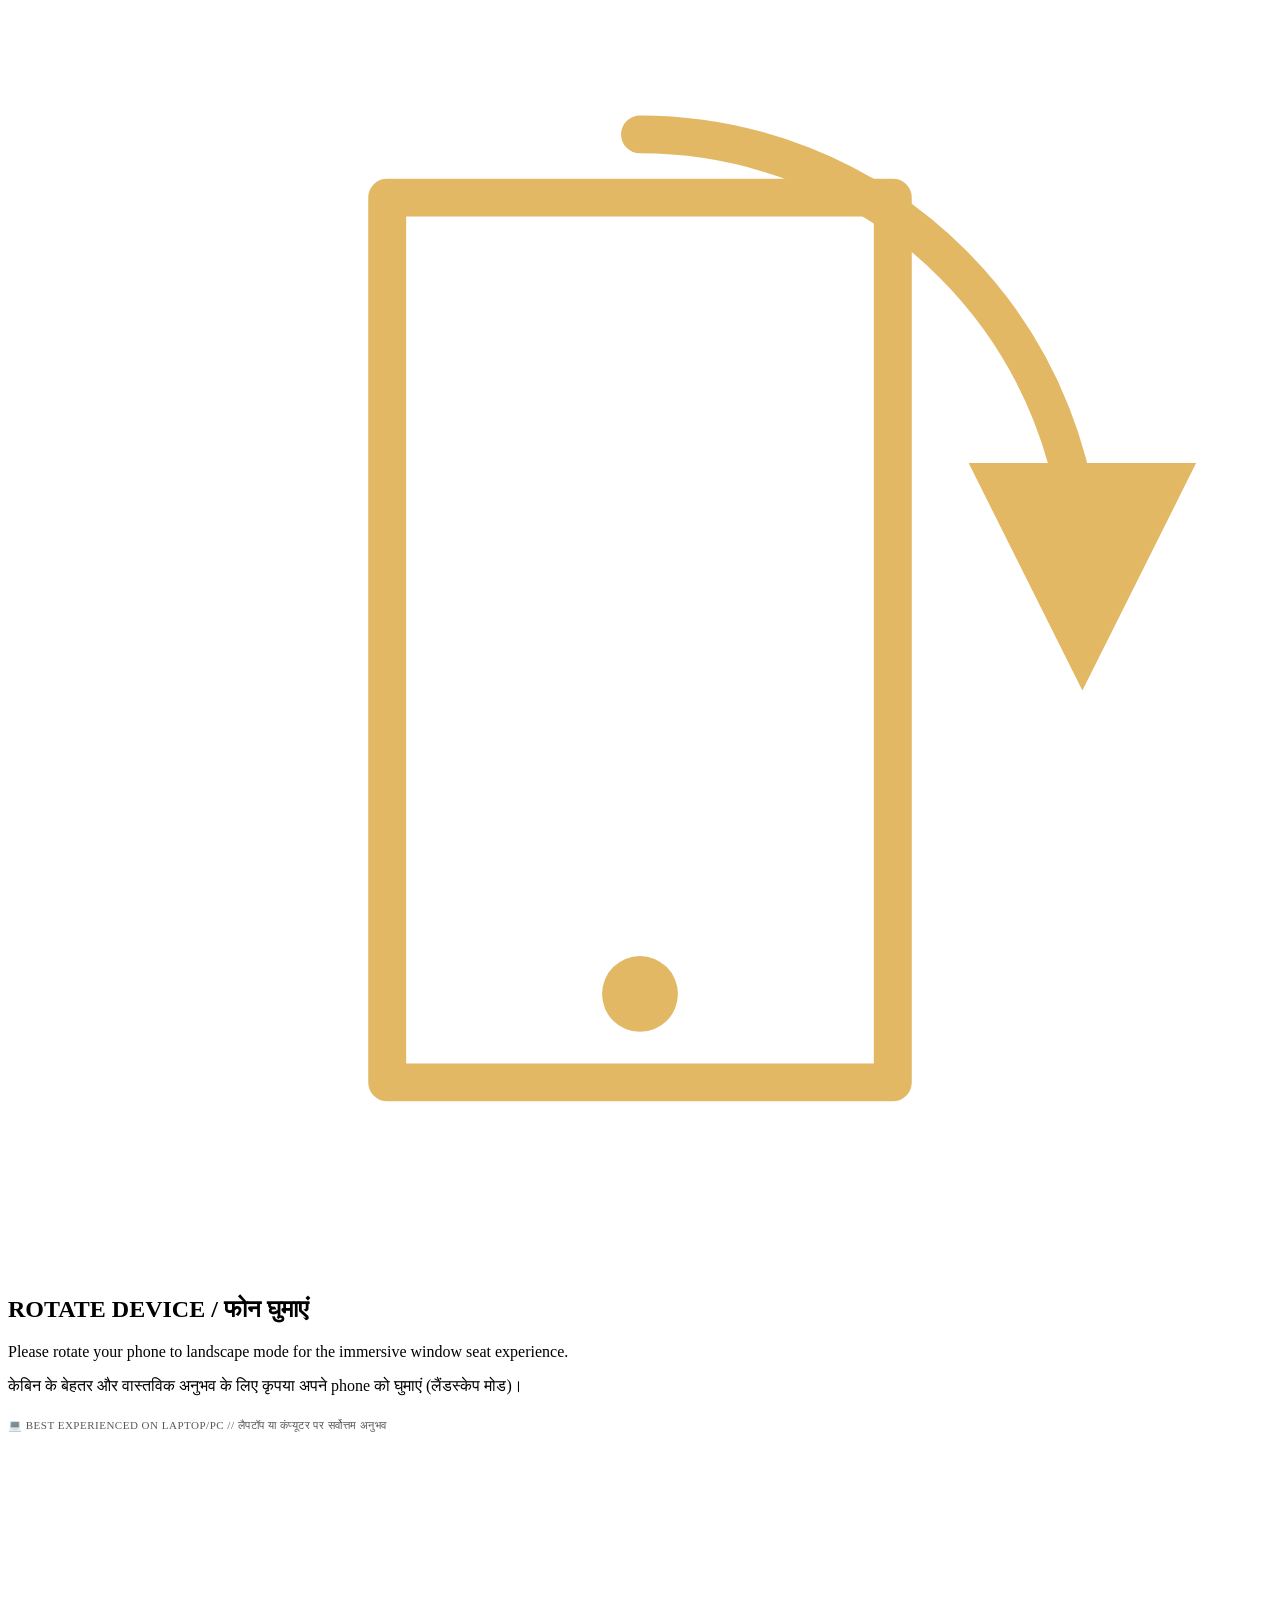
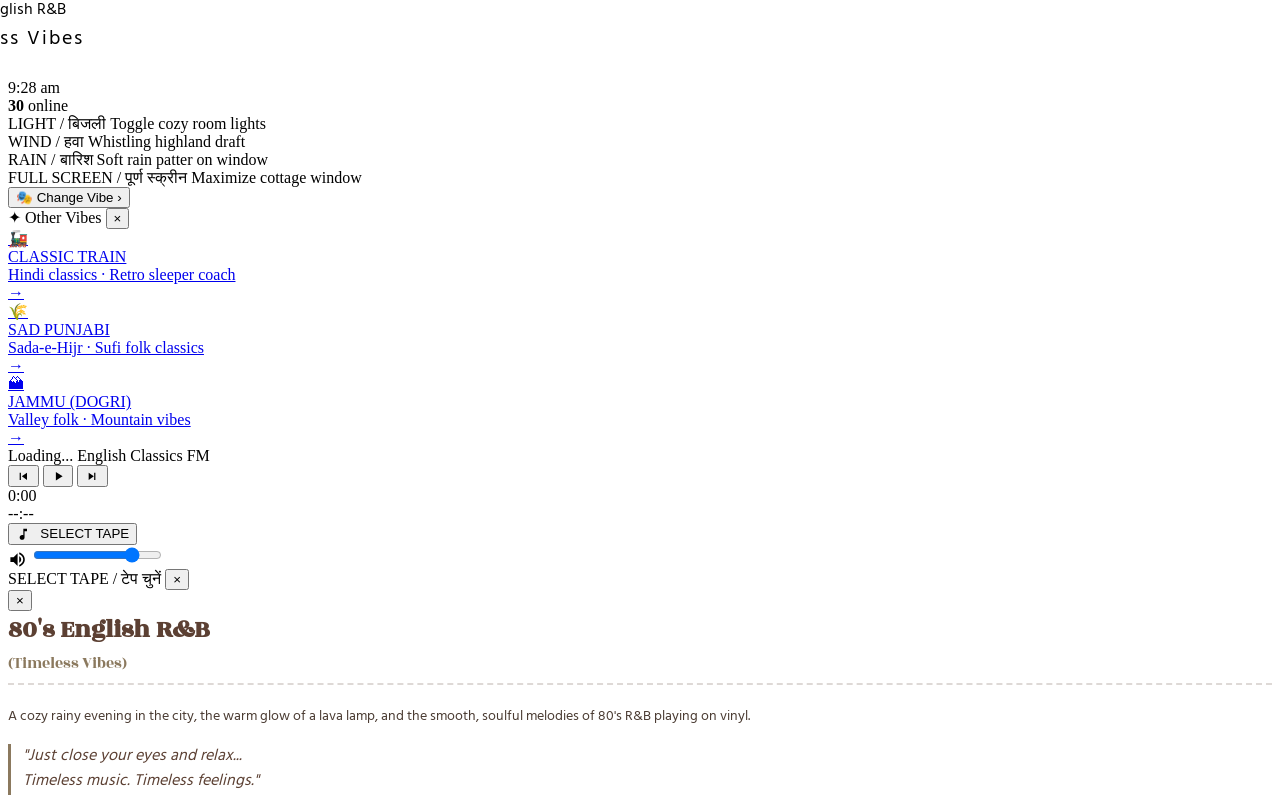
==== commit cf3a3d0e: "style: bypass browser cache by upgrading css link version to v3.0.2 across all pages" ====
--- a/releases/v3.0-mobile-interactive/english.html
+++ b/releases/v3.0-mobile-interactive/english.html
@@ -10,7 +10,7 @@
   <link rel="preconnect" href="https://fonts.googleapis.com">
   <link rel="preconnect" href="https://fonts.gstatic.com" crossorigin>
   <link href="https://fonts.googleapis.com/css2?family=Hind:wght@500;700&family=Outfit:wght@300;400;500;700;900&family=Rozha+One&family=VT323&display=swap" rel="stylesheet">
-  <link rel="stylesheet" href="/style.css?v=2.5">
+  <link rel="stylesheet" href="/style.css?v=3.0.2">
 </head>
 <body class="theme-day route-english">
   
